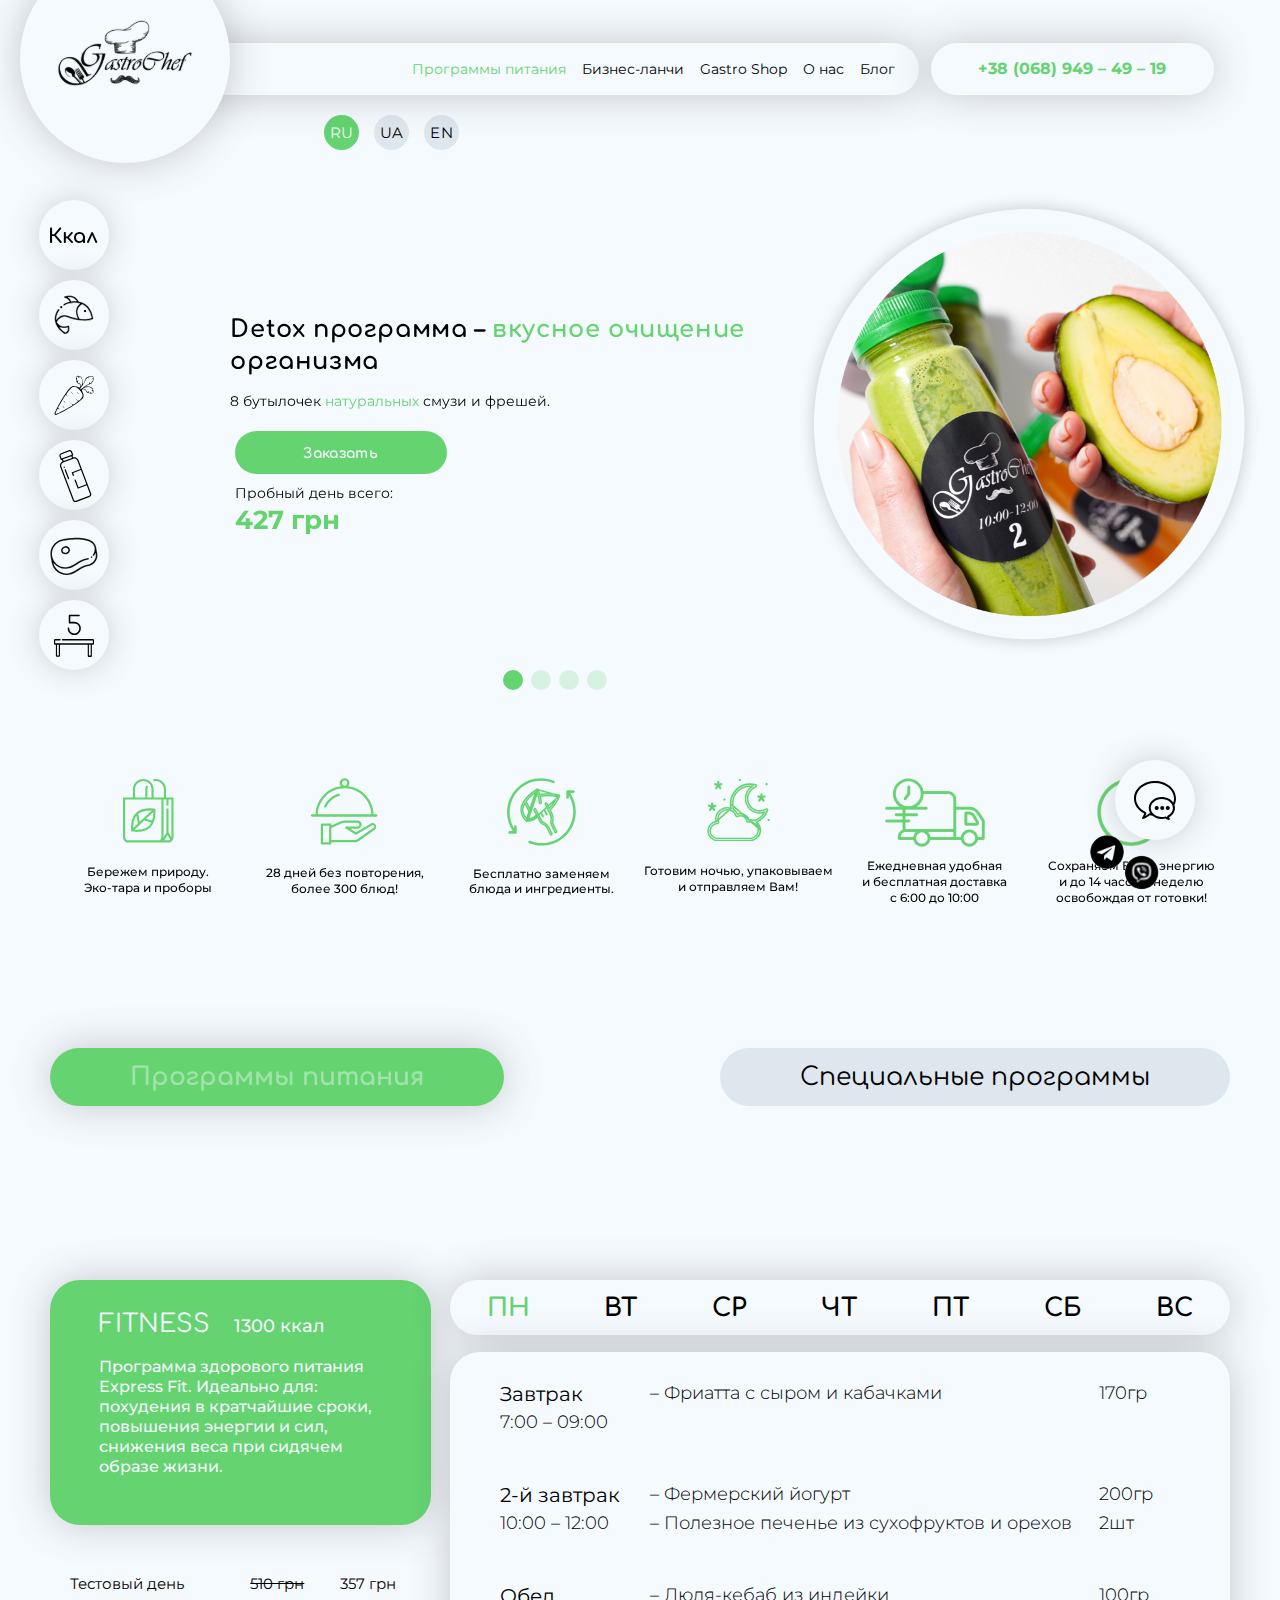
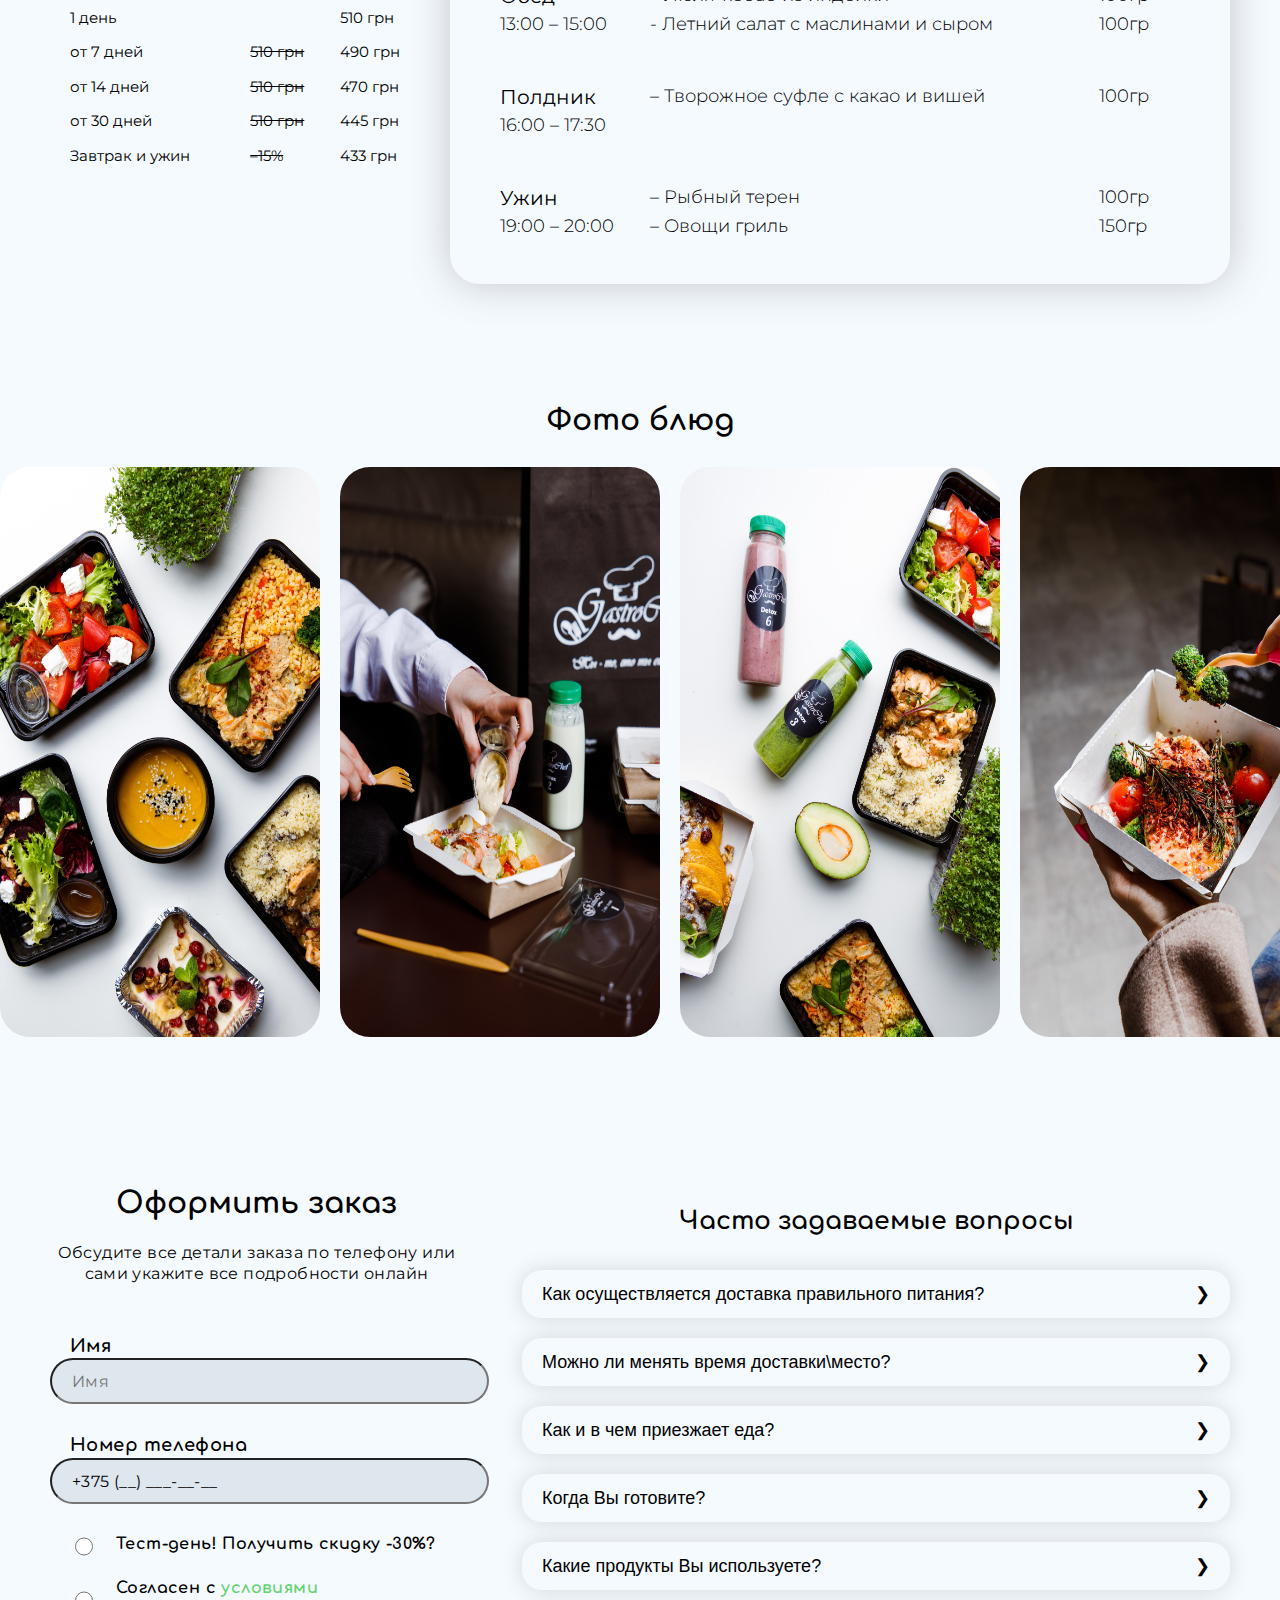
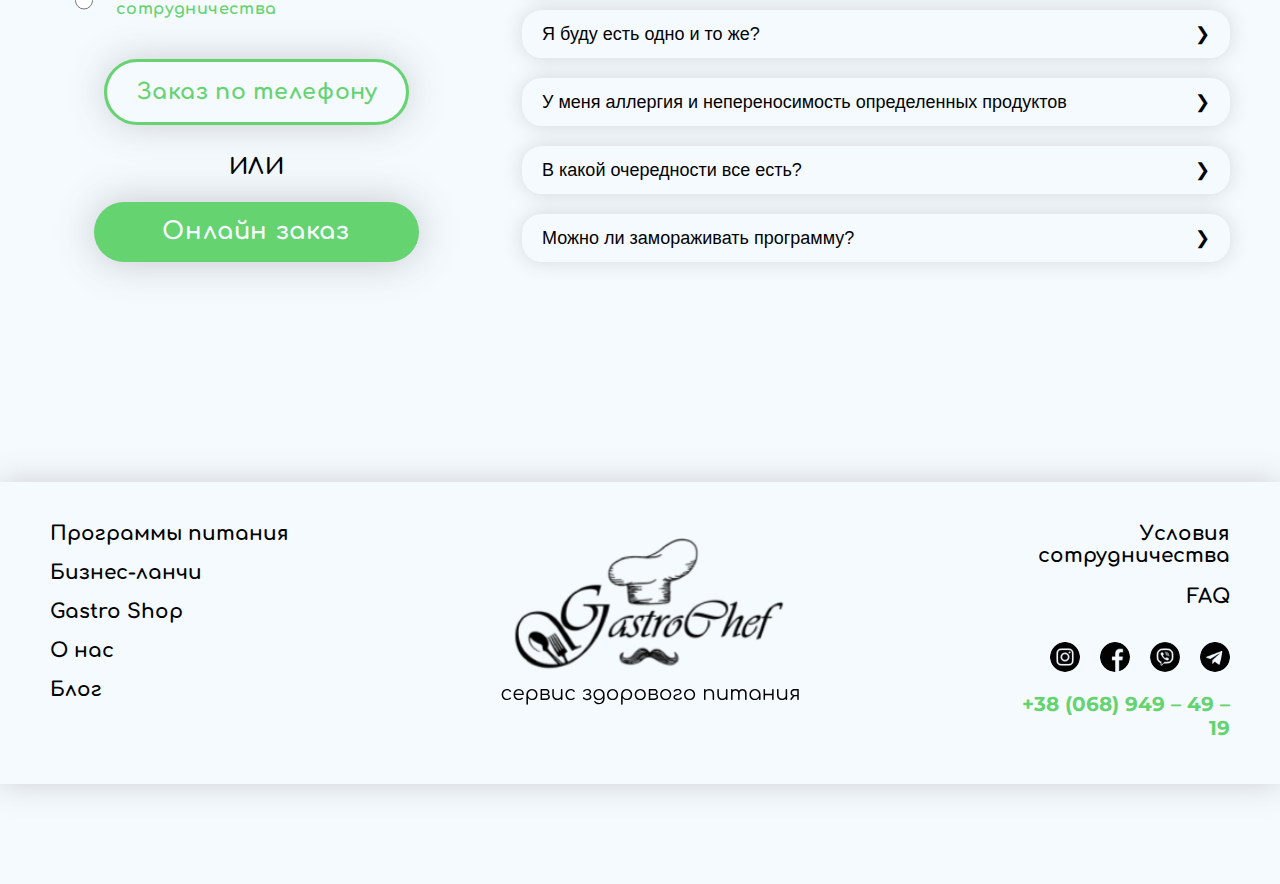
==== index.html @ da25afdd "new" ====
<!DOCTYPE html>
<html lang="en">
<head>
    <meta charset="UTF-8">
    <meta http-equiv="X-UA-Compatible" content="IE=edge">
    <meta name="viewport" content="width=device-width, initial-scale=1.0">
    <title>Программы питания</title>
    <link rel="shortcut icon" href="./images/head_title.png" type="image/png">
    <link rel="shortcut icon" href="./images/head_title.png" type="image/png">
    <link rel="preconnect" href="https://fonts.googleapis.com">
<link rel="preconnect" href="https://fonts.gstatic.com" crossorigin>
<link href="https://fonts.googleapis.com/css2?family=Comfortaa:wght@300;400;700&family=Montserrat:wght@300;400;500;700&family=Raleway:wght@400;900&display=swap" rel="stylesheet">
    <link
    rel="stylesheet"
    href="https://cdn.jsdelivr.net/npm/swiper@9/swiper-bundle.min.css">
    <link
    rel="stylesheet"
    href="https://cdnjs.cloudflare.com/ajax/libs/animate.css/4.1.1/animate.min.css">
    <link rel="stylesheet" href="./css/head_page.css">
    <link rel="stylesheet" href="./css/reset.css">
    <link rel="stylesheet" href="./css/left_menu.css">
    <link rel="stylesheet" href="./css/gallery.css">
    <link rel="stylesheet" href="./css/form.css">
    <link rel="stylesheet" href="./css/message.css">
    <link rel="stylesheet" href="./css/slider.css">
    <link rel="stylesheet" href="./css/header_footer.css">
 
</head>
<body>
    <div class="wrapper">
        <img src="./images/images_head_page/bigGreen.svg" class="big_green" alt="bigGreen">
        <img src="./images/icon_ellips/full_545.svg" class="full_545" alt="ellips">
        <img src="./images/icon_ellips/empty_530.svg" class="empty_530" alt="ellips">
        <img src="./images/icon_ellips/full_603.svg" class="full_603" alt="ellips">
        <img src="./images/icon_ellips/empty_520.svg" class="empty_520" alt="ellips">
        <img src="./images/icon_ellips/empty_298.svg" class="empty_298" alt="ellips">
        <section class="first_container center">
            <header>
                <div class="logo">
                    <a href="./head_page/index.html" title="Главная страница">
                        <img src="./images/images_header_footer/logo_s.svg" alt="logo">
                    </a>
                </div>
                <img src="./images/images_header_footer/call.svg" alt="call" class="call">
                    <img src="./images/images_header_footer/burger.svg" alt="burger" class="burger">
                <div class="header_menu">
                    
                    <div class="menu">
                        
                        <ul>
                            <li><a href="./index.html" title="Главная страница">Программы питания</a></li>
                            <li><a href="./business_lunches.html" target="_blank" title="Бизнес-ланчи">Бизнес-ланчи</a></li>
                            <li><a href="./gastro_shop.html" target="_blank" title="Магазин">Gastro Shop</a></li>
                            <li><a href="./about_us.html" target="_blank" title="О нас" >О нас</a></li>
                            <li><a href="./blog.html" target="_blank" title="Блог">Блог</a></li>
                        </ul>
                    </div>
                    <div class="contact">
                        <a href="tel:+380689494919" title="Звони быстрее!">+38 (068) 949 &ndash; 49 &ndash; 19</a>
                    </div>
                
                    <div class="languages">
                        <div class="language_item">
                            <span>
                                <a href="#" title="Русский язык">
                                    <span>RU</span>
                                </a>
                            </span>
                        </div>
                        <div class="language_item">
                            <span>
                                <a href="#" title="Украинский язык">
                                    <span>UA</span>
                                </a>
                            </span>
                        </div>
                        <div class="language_item">
                            <span>
                                <a href="#" title="Английский язык">
                                    <span>EN</span>
                                </a>
                            </span>
                        </div>
                    </div>
                </div> 
            </header>
        </section>
        
        <section class="banner">
            <div class="swiper mySwiper1">
                <div class="swiper-wrapper">
                    <div class="swiper-slide">
                        <div class="banner_item">
                            <div class="left_blok">
                                <h4>Detox программа &ndash; <span>вкусное очищение
                                </span> организма </h4>
                                <p>8 бутылочек <span>натуральных</span> смузи и фрешей.</p>
                                <div class="dop_content">
                                    <div class="btn">
                                        <a href="#" title="Сделать заказ"><span>Заказать</span></a>
                                    </div> 
                                    <div class="content1">
                                        <p>Пробный день всего:</p>
                                        <span>427 грн</span>
                                    </div>
                                </div>
                            </div>
                            <div class="right_blok">
                                <img src="./images/images_head_page/banner/banner1.png" class="founder" alt="banner_foto" title="GastroShef">
                            </div>
                        </div>
                 </div>

                <div class="swiper-slide">
                    <div class="banner_item">
                        <div class="left_blok">
                            <h4>Сервис правильного питания.<br><span>Худей быстро!</span></h4>
                            <div class="dop_content">
                                <div class="btn">
                                    <a href="#" title="Сделать заказ"><span>Заказать</span></a>
                                </div> 
                                <div class="content1">
                                    <p>Пробный день</p>
                                    <span>-30%</span>
                                </div>
                            </div>
                        </div>
                        <div class="right_blok">
                            <img src="./images/images_head_page/banner/banner2.png" alt="banner_foto" title="GastroShef">
                        </div>
                    </div>
                </div>

                <div class="swiper-slide">
                    <div class="banner_item">
                        <div class="left_blok">
                            <h4><span>Доверьтесь профессионалам.<br>
                            </span>Я Кобылинский Кирилл &ndash; основатель.</h4>
                            <p><span>Мастер спорта </span>Украины по тяжелой атлетике.<span> <br>Высшее образование</span> института физкультуры (НуфвсУ).</p>
                            <div class="dop_content">
                                <div class="btn">
                                    <a href="#" title="Сделать заказ"> <span class="size">Мой инстаграмм</span></a>
                                </div> 
                                <div class="content1">
                                    <p style="padding-left: 20px;">Всегда открыт <br>для клиентов</p>
                                </div>
                            </div>
                        </div>
                        <div class="right_blok">
                            <img src="./images/images_head_page/banner/banner3.png" alt="banner_foto" title="GastroShef">
                        </div>
                    </div>
                </div>

              <div class="swiper-slide">
                <div class="banner_item">
                    <div class="left_blok">
                        <h4>Кето питание &ndash; <span>вкусное и экстремальное 
                        </span>быстрое похудение </h4>
                        <p>4 приема пищи</p>
                        <div class="dop_content">
                            <div class="btn">
                                <a href="#" title="Сделать заказ">
                                    <span>Заказать</span>
                                </a>
                                
                            </div> 
                            <div class="content1">
                                <p>Пробный день</p>
                                <span>от 490грн</span>
                            </div>
                        </div>
                    </div>
                    <div class="right_blok">
                        <img src="./images/images_head_page/banner/banner4.png" alt="banner_foto" title="GastroShef">
                    </div>
                </div> 
              </div>
            </div>
            <div class="swiper-pagination"></div>
          </div>
       </section> 
       
       <section class="left_menu">
        <div class="btn">
            <span>
                <a href="#" title="Ккал">
                    <!-- <img src="../images/images_left_menu/kkal.svg" alt="kkal"> -->
                    <svg width="48" height="17" viewBox="0 0 48 17" fill="none" xmlns="http://www.w3.org/2000/svg">
                        <path d="M1.05953 16C0.766198 16 0.519531 15.9 0.319531 15.7C0.119531 15.5 0.0195313 15.2533 0.0195313 14.96V1.42C0.0195313 1.11333 0.119531 0.866666 0.319531 0.679999C0.519531 0.48 0.766198 0.38 1.05953 0.38C1.3662 0.38 1.61286 0.48 1.79953 0.679999C1.99953 0.866666 2.09953 1.11333 2.09953 1.42V7.16H4.15953L9.53953 0.719999C9.7262 0.493333 9.9662 0.38 10.2595 0.38C10.5662 0.366666 10.8129 0.466666 10.9995 0.679999C11.1862 0.893332 11.2729 1.12 11.2595 1.36C11.2595 1.58667 11.1662 1.80667 10.9795 2.02L5.91953 7.9L11.4995 14.38C11.6862 14.5933 11.7862 14.82 11.7995 15.06C11.8262 15.2867 11.7262 15.5133 11.4995 15.74C11.3129 15.9267 11.0595 16.0133 10.7395 16C10.4195 16 10.1662 15.8933 9.97953 15.68L4.23953 9H2.09953V14.96C2.09953 15.2533 1.99953 15.5 1.79953 15.7C1.61286 15.9 1.3662 16 1.05953 16ZM14.803 16.02C14.5096 16.02 14.2763 15.9267 14.103 15.74C13.9296 15.54 13.843 15.2933 13.843 15V6.08C13.843 5.77333 13.9296 5.52667 14.103 5.34C14.2763 5.15333 14.5096 5.06 14.803 5.06C15.1096 5.06 15.3563 5.15333 15.543 5.34C15.743 5.52667 15.843 5.77333 15.843 6.08V9.42H17.363L20.983 5.38C21.1563 5.19333 21.3963 5.08667 21.703 5.06C22.023 5.03333 22.2696 5.1 22.443 5.26C22.643 5.44667 22.7563 5.66 22.783 5.9C22.8096 6.12667 22.7363 6.33333 22.563 6.52L18.943 10.4L22.783 14.52C22.9563 14.6933 23.043 14.9 23.043 15.14C23.043 15.3667 22.9363 15.5733 22.723 15.76C22.5496 15.92 22.303 16 21.983 16C21.6763 15.9867 21.4363 15.8933 21.263 15.72L17.143 11.3H15.843V15C15.843 15.2933 15.743 15.54 15.543 15.74C15.3563 15.9267 15.1096 16.02 14.803 16.02ZM29.1061 16.08C28.1328 16.08 27.2594 15.84 26.4861 15.36C25.7128 14.8667 25.0994 14.2067 24.6461 13.38C24.2061 12.54 23.9861 11.5933 23.9861 10.54C23.9861 9.48667 24.2261 8.54 24.7061 7.7C25.1994 6.86 25.8594 6.2 26.6861 5.72C27.5261 5.22667 28.4661 4.98 29.5061 4.98C30.5461 4.98 31.4794 5.22667 32.3061 5.72C33.1328 6.2 33.7861 6.86 34.2661 7.7C34.7594 8.54 35.0061 9.48667 35.0061 10.54V15C35.0061 15.2933 34.9061 15.54 34.7061 15.74C34.5194 15.9267 34.2794 16.02 33.9861 16.02C33.6928 16.02 33.4461 15.9267 33.2461 15.74C33.0594 15.54 32.9661 15.2933 32.9661 15V14.26C32.4994 14.82 31.9328 15.2667 31.2661 15.6C30.6128 15.92 29.8928 16.08 29.1061 16.08ZM29.5061 14.28C30.1861 14.28 30.7928 14.12 31.3261 13.8C31.8594 13.4667 32.2794 13.02 32.5861 12.46C32.8928 11.8867 33.0461 11.2467 33.0461 10.54C33.0461 9.82 32.8928 9.18 32.5861 8.62C32.2794 8.04667 31.8594 7.6 31.3261 7.28C30.7928 6.94667 30.1861 6.78 29.5061 6.78C28.8394 6.78 28.2328 6.94667 27.6861 7.28C27.1528 7.6 26.7261 8.04667 26.4061 8.62C26.0994 9.18 25.9461 9.82 25.9461 10.54C25.9461 11.2467 26.0994 11.8867 26.4061 12.46C26.7261 13.02 27.1528 13.4667 27.6861 13.8C28.2328 14.12 28.8394 14.28 29.5061 14.28ZM42.1422 5.08C42.5555 5.08 42.8622 5.3 43.0622 5.74L47.1822 14.68C47.3022 14.9467 47.3155 15.1867 47.2222 15.4C47.1289 15.6 46.9689 15.7533 46.7422 15.86C46.1555 16.1267 45.7222 15.9933 45.4422 15.46L42.1822 8.06L38.8222 15.46C38.7022 15.7133 38.5222 15.88 38.2822 15.96C38.0555 16.0267 37.8022 15.9933 37.5222 15.86C37.2689 15.74 37.0889 15.58 36.9822 15.38C36.8889 15.18 36.9089 14.9467 37.0422 14.68L41.1822 5.74C41.3822 5.3 41.7022 5.08 42.1422 5.08Z" fill="#020202"/>
                        </svg>
                        <span class="text_menu">Energy</span>
                </a>
            </span>
        </div>

        <div class="btn">
            <span>
                <a href="#" title="Рыба">
                    <svg width="40" height="40" viewBox="0 0 40 40" fill="none" xmlns="http://www.w3.org/2000/svg">
                        <path d="M31.0364 14.9051C30.3781 14.9051 29.8843 15.4288 29.8843 16.0573C29.8843 16.6708 30.3781 17.2094 31.0364 17.2094C31.6649 17.2094 32.1886 16.7007 32.1886 16.0573C32.1886 15.4138 31.6649 14.9051 31.0364 14.9051Z" fill="#020202"/>
                        <path d="M7.27765 11.1025C6.67912 11.1025 6.23022 11.5814 6.23022 12.135C6.23022 12.6886 6.67912 13.1675 7.27765 13.1675C7.84625 13.1675 8.31011 12.7036 8.31011 12.135C8.31011 11.5664 7.84625 11.1025 7.27765 11.1025Z" fill="#020202"/>
                        <path d="M39.3361 23.2636L39.3367 23.2669C39.3707 23.4713 39.3269 23.6961 39.2041 23.9055C39.0466 24.1633 38.8492 24.2436 38.4422 24.4094L38.4265 24.4158L38.4265 24.4158L38.4224 24.4176C33.6772 26.4512 27.6511 26.0012 22.544 24.9857C17.7873 24.0286 14.0987 22.6195 13.5927 22.4263C13.5716 22.4182 13.556 22.4122 13.5461 22.4085C12.0897 21.8491 10.6824 21.6801 9.34088 21.9134C7.99895 22.1468 6.73854 22.78 5.57203 23.8006C4.28527 24.919 3.44618 26.2326 3.03693 26.9299L2.96145 27.0585L3.03871 27.186C4.61982 29.7956 6.8781 31.1933 9.76715 31.3014L9.76844 31.3015C10.958 31.3399 12.0408 31.152 12.8266 30.9536C13.22 30.8543 13.5406 30.7519 13.7649 30.673C13.877 30.6335 13.9655 30.5998 14.0273 30.575C14.0581 30.5627 14.083 30.5523 14.1013 30.5443C14.1102 30.5404 14.1189 30.5365 14.1265 30.5329C14.129 30.5317 14.1324 30.5301 14.1362 30.5281C14.6577 30.3029 15.2616 30.6283 15.3664 31.1875L15.3666 31.1882C15.8985 33.9805 15.5464 36.0591 14.3745 37.4433C13.042 39.0025 11.1192 39.0763 10.8239 39.0763C10.6482 39.0763 10.4971 39.0305 10.3526 38.9464C10.2011 38.8554 8.31284 37.7043 6.24551 35.6943C4.16903 33.6753 1.93094 30.8082 1.07132 27.2963C0.0717207 23.2096 0.803701 18.5724 3.93219 14.3519L3.93262 14.3513C4.25753 13.9104 4.90073 13.8705 5.29031 14.2601C5.60569 14.5755 5.64222 15.0652 5.37106 15.4307L5.37042 15.4315C3.08998 18.5329 2.49409 21.564 2.47882 23.8077L2.47406 24.5077L2.92117 23.9691C4.53919 22.0201 6.38215 20.8221 8.30405 20.3044C10.2256 19.7868 12.2426 19.9447 14.2175 20.7347C14.3004 20.7678 18.1018 22.255 22.9705 23.2167L23.4368 23.3088L23.2485 22.8724C22.1088 20.2304 21.61 17.599 21.9479 15.1955C22.2849 12.7982 23.456 10.6113 25.6878 8.84781L26.0802 8.53774L25.5967 8.40995C23.4696 7.8478 21.1816 7.71243 18.9605 7.87862C17.1035 8.01451 14.9376 8.40708 13.1868 9.09218L13.1859 9.09254C12.4474 9.38485 11.7438 9.76805 10.9115 10.3129L10.9115 10.3129L10.9097 10.314C10.8804 10.3336 10.8524 10.3505 10.82 10.37C10.8091 10.3766 10.7977 10.3834 10.7856 10.3908C10.7432 10.4166 10.6934 10.4478 10.645 10.4857C10.2983 10.7244 9.823 10.6789 9.51934 10.3752L9.51936 10.3752L9.51676 10.3727C9.11012 9.97763 9.17632 9.3117 9.64652 8.99387C9.64669 8.99376 9.64686 8.99364 9.64703 8.99353L9.91383 8.81566C9.91404 8.81553 9.91424 8.81539 9.91445 8.81526C11.5052 7.76955 12.8834 7.1384 15.1719 6.6364L15.5004 6.56434L15.3368 6.27056C14.6492 5.0361 13.4574 3.63758 10.6697 3.0061L10.6697 3.00602L10.6635 3.00478C9.78706 2.8295 9.66863 1.58967 10.5626 1.27125C14.3177 -0.0294988 18.1148 -0.0591411 21.2726 2.19645L21.2727 2.19656C23.0538 3.46666 24.1384 5.14945 24.7268 6.2968L24.7823 6.40506L24.9017 6.42817C33.4306 8.07796 38.015 14.6093 39.3361 23.2636ZM17.257 6.09594L17.3352 6.25963L17.515 6.23608C18.7592 6.07315 20.3291 5.96953 22.0463 6.07315L22.5769 6.10517L22.2631 5.67605C20.9254 3.84633 18.5298 1.88449 14.5743 2.2077L13.8746 2.26488L14.4529 2.66283C16.031 3.74862 16.7856 5.10899 17.257 6.09594ZM13.7966 32.8737L13.7743 32.5714L13.4817 32.6508C11.0983 33.2982 8.55274 33.3088 6.28021 32.3765L5.99378 32.7684C7.96067 35.1136 10.1972 36.7002 10.9864 37.2162L11.0659 37.2682L11.1598 37.2543C11.5888 37.1907 12.4242 36.9818 13.0353 36.2551L13.0367 36.2534C13.665 35.4928 13.9033 34.3227 13.7966 32.8737ZM25.5669 23.5535L25.6269 23.6655L25.7528 23.683C29.4322 24.1936 33.7327 24.2901 37.2637 22.9355L37.4585 22.8608L37.4199 22.6558C36.3341 16.8955 33.6391 11.8683 28.3018 9.38267L28.1819 9.32684L28.0683 9.39452C25.9162 10.6766 24.5203 12.3398 23.9456 14.3742C22.9441 17.9025 24.5759 21.7067 25.5669 23.5535Z" fill="#020202" stroke="#F5FAFF" stroke-width="0.5"/>
                        </svg>
                        <span class="text_menu">Fish</span>
                </a>
            </span>
            
        </div>

        <div class="btn">
            <span>
                <a href="#" title="Овощи">
                    <svg version="1.0" xmlns="http://www.w3.org/2000/svg"
 width="48" height="63" viewBox="0 0 100.000000 100.000000"
 preserveAspectRatio="xMidYMid meet">

<g transform="translate(0.000000,100.000000) scale(0.100000,-0.100000)"
fill="#000000" stroke="none">
<path d="M553 898 c-27 -34 1 -148 35 -148 26 0 42 -20 42 -51 0 -38 -11 -42
-61 -19 -67 30 -102 26 -150 -17 -57 -51 -180 -241 -264 -406 -67 -131 -69
-137 -52 -154 17 -17 23 -15 154 51 159 82 326 190 394 255 56 54 62 86 29
160 -23 50 -19 61 19 61 31 0 51 -16 51 -42 0 -36 125 -63 151 -32 6 8 8 21 4
31 -5 10 -7 25 -6 34 4 30 -57 63 -116 64 -29 0 -53 1 -53 3 0 3 98 48 123 56
9 3 21 16 27 30 5 13 13 27 18 30 13 8 13 78 0 93 -11 14 -86 15 -94 1 -3 -5
-17 -13 -30 -18 -14 -6 -27 -18 -30 -27 -8 -25 -53 -123 -56 -123 -2 0 -3 24
-3 53 -1 63 -35 122 -66 114 -11 -3 -22 -1 -25 4 -8 13 -30 11 -41 -3z m39
-23 c-3 -20 -3 -20 11 -1 16 22 47 16 47 -9 0 -8 4 -15 9 -15 6 0 13 -20 16
-44 5 -33 2 -54 -13 -87 -18 -39 -20 -41 -21 -17 -1 29 -24 58 -46 58 -21 0
-28 19 -13 37 11 15 11 16 -4 10 -21 -8 -34 9 -19 27 7 9 7 16 -1 24 -15 15
-2 44 19 40 12 -2 17 -11 15 -23z m305 7 c4 -8 1 -18 -5 -20 -8 -2 -8 -9 1
-23 10 -17 9 -22 -5 -33 -10 -7 -18 -18 -18 -23 0 -6 -7 -16 -15 -23 -13 -11
-18 -10 -30 6 -13 18 -14 18 -9 -3 5 -18 -2 -25 -39 -41 -24 -11 -62 -36 -84
-56 -68 -61 -88 -41 -27 26 19 22 49 69 65 104 33 70 49 84 77 63 15 -13 16
-12 4 3 -20 25 -8 36 38 36 29 1 43 -4 47 -16z m-354 -211 c63 -24 137 -119
137 -176 0 -25 -63 -105 -83 -105 -6 0 -25 12 -41 28 l-31 27 30 -33 29 -33
-29 -24 c-65 -52 -71 -53 -118 -9 l-42 39 39 -42 c22 -24 38 -44 35 -46 -10
-10 -220 -128 -278 -156 -79 -40 -92 -32 -57 38 15 28 29 51 33 51 3 0 16 -8
27 -17 17 -14 16 -12 -2 9 l-24 26 64 111 c34 61 71 121 80 133 l17 23 28 -25
28 -25 -24 27 c-23 26 -23 30 -10 55 8 15 37 51 65 80 52 55 76 63 127 44z
m306 -9 c4 -5 14 -11 24 -15 9 -3 17 -13 17 -21 0 -8 -8 -20 -17 -26 -17 -11
-17 -11 0 -6 22 7 35 -20 18 -37 -9 -9 -16 -9 -30 0 -13 8 -22 8 -29 1 -15
-15 -32 -1 -25 20 6 15 5 15 -10 4 -18 -15 -37 -8 -37 13 0 22 -29 45 -58 46
-25 1 -24 2 13 20 40 20 121 20 134 1z"/>
<path d="M430 577 c0 -2 15 -16 33 -33 l32 -29 -29 33 c-28 30 -36 37 -36 29z"/>
<path d="M575 550 c10 -11 20 -20 23 -20 3 0 -3 9 -13 20 -10 11 -20 20 -23
20 -3 0 3 -9 13 -20z"/>
<path d="M295 370 c10 -11 20 -20 23 -20 3 0 -3 9 -13 20 -10 11 -20 20 -23
20 -3 0 3 -9 13 -20z"/>
<path d="M275 260 c10 -11 20 -20 23 -20 3 0 -3 9 -13 20 -10 11 -20 20 -23
20 -3 0 3 -9 13 -20z"/>
</g>
</svg>
<span class="text_menu">Carrot</span>

                </a>
            </span>
        </div>

        <div class="btn">
            <span>
                <a href="#" title="Напитки">
                    <svg width="38" height="55" viewBox="0 0 38 55" fill="none" xmlns="http://www.w3.org/2000/svg">
                        <path d="M9.49214 19.9279C9.64346 19.8706 9.76583 19.7556 9.83232 19.6081C9.89882 19.4606 9.904 19.2927 9.84673 19.1414L9.77474 18.9512C9.71747 18.7999 9.60243 18.6775 9.45494 18.611C9.30744 18.5445 9.13957 18.5394 8.98826 18.5966C8.83694 18.6539 8.71458 18.7689 8.64808 18.9164C8.58158 19.0639 8.5764 19.2318 8.63368 19.3831L8.70566 19.5733C8.76293 19.7246 8.87797 19.847 9.02546 19.9135C9.17296 19.98 9.34083 19.9851 9.49214 19.9279Z" fill="black"/>
                        <path d="M13.739 31.1486C13.8903 31.0913 14.0127 30.9763 14.0792 30.8288C14.1457 30.6813 14.1508 30.5134 14.0936 30.3621L10.7823 21.6139C10.725 21.4626 10.61 21.3402 10.4625 21.2737C10.315 21.2072 10.1471 21.202 9.99583 21.2593C9.84451 21.3166 9.72215 21.4316 9.65565 21.5791C9.58915 21.7266 9.58397 21.8945 9.64124 22.0458L12.9525 30.794C13.0098 30.9453 13.1248 31.0677 13.2723 31.1342C13.4198 31.2007 13.5877 31.2058 13.739 31.1486Z" fill="black"/>
                        <path d="M21.2824 53.9493L34.5948 48.9104C35.25 48.6616 35.7797 48.163 36.0678 47.5241C36.3559 46.8852 36.3787 46.1581 36.1314 45.5023L23.4623 12.031C23.0727 11.0056 22.3039 10.1691 21.315 9.69465C20.326 9.22016 19.1925 9.14395 18.1489 9.48178L17.4992 7.76533L17.8795 7.62136C18.0309 7.56409 18.1532 7.44905 18.2197 7.30155C18.2862 7.15406 18.2914 6.98619 18.2341 6.83488L17.0824 3.79203C16.8335 3.13685 16.335 2.60713 15.696 2.31908C15.0571 2.03102 14.33 2.00816 13.6743 2.2555L6.06717 5.13485C5.41199 5.3837 4.88227 5.88228 4.59422 6.52119C4.30616 7.16011 4.2833 7.8872 4.53064 8.54295L5.68238 11.5858C5.73966 11.7371 5.85469 11.8595 6.00219 11.926C6.14968 11.9925 6.31755 11.9977 6.46887 11.9404L6.84922 11.7964L7.49891 13.5129C6.49318 13.9507 5.69422 14.7584 5.26728 15.7688C4.84035 16.7792 4.81811 17.9151 5.20517 18.9414L17.8743 52.4127C18.1231 53.0679 18.6217 53.5976 19.2606 53.8857C19.8996 54.1737 20.6266 54.1966 21.2824 53.9493ZM5.67171 8.11105C5.53849 7.75795 5.55079 7.36643 5.7059 7.02239C5.86101 6.67835 6.14626 6.40989 6.49907 6.27592L14.1062 3.39657C14.4593 3.26335 14.8508 3.27565 15.1948 3.43076C15.5389 3.58587 15.8073 3.87112 15.9413 4.22393L16.8771 6.69625L6.6075 10.5834L5.67171 8.11105ZM16.3581 8.19723L17.006 9.90883L8.63814 13.0761L7.99029 11.3645L16.3581 8.19723ZM6.34624 18.5095C6.06083 17.7529 6.0872 16.9139 6.41957 16.1767C6.75194 15.4395 7.36317 14.8642 8.11916 14.5771L18.3888 10.69C19.1454 10.4046 19.9844 10.4309 20.7216 10.7633C21.4588 11.0957 22.0341 11.7069 22.3212 12.4629L25.5416 20.9711L17.1365 24.1525C16.9852 24.2097 16.8628 24.3248 16.7963 24.4723C16.7298 24.6198 16.7246 24.7876 16.7819 24.939L17.7656 27.5379C17.8229 27.6892 17.9379 27.8116 18.0854 27.8781C18.2329 27.9446 18.4008 27.9498 18.5521 27.8925C18.7034 27.8352 18.8258 27.7202 18.8923 27.5727C18.9588 27.4252 18.964 27.2573 18.9067 27.106L18.1389 25.0776L25.9735 22.1121L31.3089 36.2081L23.4743 39.1736L20.7063 31.8605C20.649 31.7092 20.534 31.5868 20.3865 31.5203C20.239 31.4538 20.0711 31.4486 19.9198 31.5059C19.7685 31.5632 19.6461 31.6782 19.5796 31.8257C19.5131 31.9732 19.5079 32.1411 19.5652 32.2924L22.5492 40.176C22.6065 40.3273 22.7215 40.4497 22.869 40.5162C23.0165 40.5827 23.1844 40.5879 23.3357 40.5306L31.7408 37.3492L34.9903 45.9342C35.1235 46.2873 35.1112 46.6788 34.9561 47.0229C34.801 47.3669 34.5158 47.6354 34.1629 47.7693L20.8505 52.8082C20.4974 52.9414 20.1059 52.9291 19.7618 52.774C19.4178 52.6189 19.1493 52.3336 19.0154 51.9808L6.34624 18.5095Z" fill="black"/>
                        </svg>
                        <span class="text_menu">Drink</span>
                </a>
            </span>
        </div>

        <div class="btn">
            <span>
                <a href="#" title="Мясо">
                    <svg width="54" height="45" viewBox="0 0 54 45" fill="none" xmlns="http://www.w3.org/2000/svg">
                        <path d="M48.5952 20.4773L48.536 20.1503L48.4049 20.4557C48.0778 21.2177 47.6623 21.9456 47.1627 22.6218C46.8965 22.9819 46.3887 23.0583 46.0285 22.792L45.969 22.8724L46.0285 22.7919C45.6682 22.5258 45.592 22.018 45.8582 21.6577C47.3643 19.6197 47.9715 17.0321 47.5236 14.5581C47.1119 12.2845 45.7827 10.4831 43.5642 9.16429C41.3491 7.84745 38.2474 7.01116 34.2822 6.65772C26.9528 6.00452 19.0004 7.23104 15.9235 7.78811C8.70215 9.09555 3.891 16.0341 5.19843 23.2554C6.50584 30.4767 13.4443 35.2879 20.6656 33.9804C24.0869 33.361 26.5634 31.7586 29.1668 30.0742L29.1729 30.0702C32.1813 28.1238 35.2784 26.1205 40.1129 25.2453C40.3945 25.1943 40.6763 25.1295 40.951 25.0528L40.9241 24.9565L40.951 25.0528C41.3819 24.9324 41.8298 25.1843 41.9503 25.6155C42.0708 26.0469 41.8189 26.4943 41.3875 26.6148C41.0645 26.705 40.7329 26.7812 40.4018 26.8411C35.8853 27.6589 32.9152 29.5806 30.0571 31.4299L30.054 31.4319C27.289 33.221 24.6932 34.8994 20.9546 35.5763C15.4089 36.5804 10.0119 34.3673 6.68797 30.272L6.51326 30.359C8.18561 37.1105 14.8619 41.5034 21.8002 40.2472C25.2215 39.6278 27.698 38.0254 30.3014 36.341L30.3075 36.337C33.3159 34.3905 36.413 32.3873 41.2475 31.512C46.2372 30.6086 49.5615 25.8145 48.6581 20.8247L48.5952 20.4773ZM34.4261 5.04211C38.3367 5.39066 41.5232 6.21919 43.902 7.49959C46.842 9.08208 48.5927 11.3594 49.1195 14.2691L50.2541 20.5358C51.3168 26.4052 47.406 32.0453 41.5365 33.108C37.0199 33.9257 34.0499 35.8474 31.1917 37.6967L31.1886 37.6988C28.4236 39.4878 25.8279 41.1663 22.0892 41.8432C13.988 43.3099 6.20376 37.9123 4.73702 29.811L3.60243 23.5443C2.1357 15.4431 7.53333 7.65877 15.6345 6.19204C18.7801 5.62254 26.9037 4.37163 34.4261 5.04211Z" fill="#020202" stroke="#F5FAFF" stroke-width="0.2"/>
                        <path d="M44.1229 23.4464L44.1229 23.4464L44.1237 23.4458C44.4883 23.186 44.9948 23.2711 45.2547 23.6359C45.5123 23.9974 45.4309 24.4982 45.0743 24.7599L45.0741 24.7601C44.9708 24.8363 44.8557 24.8844 44.7375 24.9058C44.4445 24.9588 44.1335 24.848 43.9431 24.5938C43.6747 24.2354 43.7477 23.7271 44.1062 23.4586L44.1063 23.4585C44.1124 23.454 44.1185 23.4495 44.1229 23.4464Z" fill="#020202" stroke="#F5FAFF" stroke-width="0.2"/>
                        <path d="M14.0706 18.0155C13.6706 15.8062 15.3278 13.6331 17.7887 13.1875C20.2497 12.742 22.5634 14.1961 22.9634 16.4055C23.3634 18.6148 21.7064 20.7879 19.2454 21.2334C16.7845 21.679 14.4707 20.2249 14.0706 18.0155ZM15.6666 17.7265C15.9116 19.0796 17.4006 19.919 18.9564 19.6373C20.5122 19.3557 21.6124 18.0474 21.3674 16.6943C21.1225 15.3412 19.6334 14.5018 18.0776 14.7834C16.5218 15.0651 15.4216 16.3735 15.6666 17.7265Z" fill="#020202" stroke="#F5FAFF" stroke-width="0.2"/>
                        </svg>
                        <span class="text_menu">Meat</span>
                </a>
            </span>
        </div>

        <div class="btn">
            <span>
                <a href="#" title="Комплекс">
                    <svg width="40" height="43" viewBox="0 0 40 43" fill="none" xmlns="http://www.w3.org/2000/svg">
                        <path d="M20.268 21C19.02 21 17.902 20.714 16.914 20.142C15.926 19.5527 15.1373 18.764 14.548 17.776C13.976 16.788 13.69 15.67 13.69 14.422C13.69 14.1793 13.7593 13.9887 13.898 13.85C14.054 13.694 14.2447 13.616 14.47 13.616C14.6953 13.616 14.886 13.694 15.042 13.85C15.198 13.9887 15.276 14.1793 15.276 14.422C15.276 15.358 15.4927 16.2073 15.926 16.97C16.3767 17.7153 16.9747 18.3133 17.72 18.764C18.4827 19.1973 19.332 19.414 20.268 19.414C21.2213 19.414 22.0707 19.1973 22.816 18.764C23.5613 18.3133 24.1507 17.7153 24.584 16.97C25.0347 16.2073 25.26 15.358 25.26 14.422C25.26 13.4687 25.0347 12.6193 24.584 11.874C24.1507 11.1113 23.5613 10.5133 22.816 10.08C22.0707 9.62933 21.2213 9.404 20.268 9.404H15.536C15.3107 9.404 15.12 9.33467 14.964 9.196C14.8253 9.04 14.756 8.84933 14.756 8.624V1.448C14.756 1.22267 14.8253 1.04067 14.964 0.901998C15.12 0.745998 15.3107 0.667998 15.536 0.667998H25C25.2253 0.667998 25.416 0.745998 25.572 0.901998C25.728 1.04067 25.806 1.22267 25.806 1.448C25.806 1.67333 25.728 1.864 25.572 2.02C25.416 2.176 25.2253 2.254 25 2.254H16.316V7.844H20.268C21.516 7.844 22.634 8.13 23.622 8.702C24.61 9.274 25.39 10.0627 25.962 11.068C26.5513 12.056 26.846 13.174 26.846 14.422C26.846 15.67 26.5513 16.788 25.962 17.776C25.39 18.764 24.61 19.5527 23.622 20.142C22.634 20.714 21.516 21 20.268 21Z" fill="#020202"/>
                        <path d="M38.9453 25H8.42539C8.1018 25 7.83945 25.3242 7.83945 25.724C7.83945 26.1238 8.1018 26.448 8.42539 26.448H38.8281V29.2307H1.17188V26.448H6.08164C6.40523 26.448 6.66758 26.1238 6.66758 25.724C6.66758 25.3242 6.40523 25 6.08164 25H1.05469C0.473125 25 0 25.5846 0 26.3032V29.3755C0 30.0941 0.473125 30.6787 1.05469 30.6787H1.88102V41.552C1.88102 42.2706 2.35414 42.8552 2.9357 42.8552H4.94727C5.52883 42.8552 6.00195 42.2706 6.00195 41.552C6.00195 41.552 6.00195 36.1431 6.00195 34.429C6.00195 32.7149 6.00195 32.981 6.00195 32.981C6.00195 31.533 6.00195 30.6787 6.00195 30.6787H33.7469C33.7469 30.6787 33.7469 31.9618 33.7469 32.981C33.7469 34.0002 33.7468 34.0006 33.7468 34.429C33.7468 34.8573 33.7468 41.6968 33.7468 41.6968C33.7468 42.4154 34.2199 43 34.8015 43H36.813C37.3945 43 37.8677 42.4154 37.8677 41.6968V30.6788H38.9453C39.5269 30.6788 40 30.0942 40 29.3756V26.3033C40 25.5846 39.5269 25 38.9453 25ZM4.83008 41.4073H3.05289V30.6788H4.83008V41.4073ZM36.6959 41.552H34.9188V30.6788H36.6959V41.552Z" fill="#020202"/>
                        </svg>
                        <span class="text_menu">Dinner</span>
                </a>
            </span>
        </div>

   </section>
    
       <section class="advantages center">
            <div class="content_advantages">
                <div class="advantages_item">
                    <img src="./images/images_head_page/icon/advantages_1.svg" alt="advantages_1">
                    <p>Бережем природу.<br> Эко-тара и проборы</p>
                </div>
                <div class="advantages_item">
                    <img src="./images/images_head_page/icon/advantages_2.svg" alt="advantages_2">
                    <p>28 дней без повторения,<br> 
                        более 300 блюд!</p>
                </div>
                <div class="advantages_item">
                    <img src="./images/images_head_page/icon/advantages_3.svg" alt="advantages_3">
                    <p>Бесплатно заменяем<br>
                        блюда и ингредиенты.</p>
                </div>
                <div class="advantages_item">
                    <img src="./images/images_head_page/icon/advantages_4.svg" alt="advantages_4">
                    <p>Готовим ночью, упаковываем<br> 
                        и отправляем Вам!</p>
                </div>
                <div class="advantages_item">
                    <img src="./images/images_head_page/icon/advantages_5.svg" alt="advantages_5">
                    <p>Ежедневная удобная<br>
                        и бесплатная доставка<br>
                        с 6:00 до 10:00</p>
                </div>
                <div class="advantages_item">
                    <img src="./images/images_head_page/icon/advantages_6.svg" alt="advantages_6">
                    <p>Сохраняем Вашу энергию<br> 
                        и до 14 часов в неделю<br> 
                        освобождая от готовки!</p>
                </div>
            </div>
       </section>

       <section class="programs center">
            <div class="programs_items">
                <div class="program_nutrition">
                    <a href="#" title="Полный список">
                        <p>Программы питания</p> 
                    </a>
                   
                </div>
                <div class="program_special">
                    <a href="#" title="Полный список">                   
                        <p>Специальные программы</p>
                    </a>
 
                </div>
            </div>
            <div class="energy">
                <div class="energy_item animate__backInLeft wow">
                    <a href="#" title="Подробнее">
                        <p>EXPRESS FIT</p>
                        <p>800 ккал</p>
                    </a>
                
                </div>
                <div class="energy_item animate__backInLeft wow">
                    <a href="#" title="Подробнее">
                    <p>SLIM</p>
                    <p>1000 ккал</p>
                    </a>
                    
                </div>
                <div class="energy_item animate__backInLeft wow">
                    <a href="#" title="Подробнее">
                    <p>FITNESS</p>
                    <p>1300 ккал</p>
                    </a>
                    
                </div>
                <div class="energy_item animate__backInLeft wow">
                    <a href="#" title="Подробнее">
                        <p>BALANCE</p>
                        <p>1600 ккал</p>
                    </a>
                    
                </div>
                <div class="energy_item animate__backInLeft wow">
                    <a href="#" title="Подробнее">
                    <p>BALANCE+</p>
                    <p>1800 ккал</p>
                    </a>
                    
                </div> 
                <div class="energy_item animate__backInLeft wow">
                    <a href="#" title="Подробнее">
                        <p>STRONG</p>
                    <p>2000 ккал</p>
                    </a>
                    
                </div>
                <div class="energy_item animate__backInLeft wow">
                    <a href="#" title="Подробнее">
                        <p>MAXI FIT</p>
                        <p>2400 ккал</p> 
                    </a>
                    
                </div>
            </div>
       </section>

       <section class="information_programs center">
            <div class="fitness">
                <h4>FITNESS</h4>
                <span>1300 ккал</span>
                <p>Программа здорового питания Express Fit. Идеально для: похудения в кратчайшие сроки, повышения энергии и сил, снижения веса при сидячем образе жизни.</p>
            </div>
            

            <div class="week">
                <div class="days">
                    <a href="#" title="День недели">
                        <span>ПН</span>
                    </a>
                    <a href="#" title="День недели">
                        <span>ВТ</span>
                    </a>
                    <a href="#" title="День недели">
                        <span>СР</span>
                    </a>
                    <a href="#" title="День недели">
                        <span>ЧТ</span>
                    </a>
                    <a href="#" title="День недели">
                        <span>ПТ</span>
                    </a>
                    <a href="#" title="День недели">
                        <span>СБ</span>
                    </a>
                    <a href="#" title="День недели">
                        <span>ВС</span>
                    </a>
                </div>

                <div class="menu">
                    <div class="menu_day">
                        <span class="meal">Завтрак</span>
                        <span>&ndash; Фриатта с сыром и кабачками</span>
                        <span>170гр</span>
                        <span>7:00 &ndash; 09:00</span>
                    </div>

                    <div class="menu_day">
                        <span class="meal">2-й завтрак</span>
                        <span>&ndash; Фермерский йогурт</span>
                        <span>200гр</span>
                        <span>10:00 &ndash; 12:00</span>
                        <span>&ndash; Полезное печенье из сухофруктов и орехов</span>
                        <span>2шт</span>
                    </div>
                    <div class="menu_day">
                        <span class="meal">Обед</span>
                        <span>&ndash; Люля-кебаб из индейки</span>
                        <span>100гр</span>
                        <span>13:00 &ndash; 15:00</span>
                        <span>- Летний салат с маслинами и сыром</span>
                        <span>100гр</span>
                    </div>
                    <div class="menu_day">
                        <span class="meal">Полдник</span>
                        <span>&ndash; Творожное суфле с какао и вишей</span>
                        <span>100гр</span>
                        <span>16:00 &ndash; 17:30</span>
                    </div>
                    <div class="menu_day remark">
                        <span class="meal">Ужин</span>
                        <span>&ndash; Рыбный терен</span>
                        <span>100гр</span>
                        <span>19:00 &ndash; 20:00</span>
                        <span>&ndash; Овощи гриль</span>
                        <span>150гр</span>
                    </div>
                </div>
           </div>
           <div class="test_day">
            <div class="day_item">
                <span>Тестовый день</span>
                <span>510 грн</span>
                <span>357 грн</span>
            </div>

            <div class="day_item">
                <span>1 день</span>
                <span>510 грн</span>
            </div>

            <div class="day_item">
                <span>от 7 дней</span>
                <span>510 грн</span>
                <span>490 грн</span>
            </div>

            <div class="day_item">
                <span>от 14 дней</span>
                <span>510 грн</span>
                <span>470 грн</span>
            </div>

            <div class="day_item">
                <span>от 30 дней</span>
                <span>510 грн</span>
                <span>445 грн</span>
            </div>

            <div class="day_item">
                <span>Завтрак и ужин</span>
                <span>&ndash;15%</span>
                <span>433 грн</span>
            </div>
        </div>
        <div class="btn animate__pulse wow">
            <a href="#" title="Сделать заказ">
                <span>Заказать</span>
            </a>
            
        </div>


       </section>

       <section class="gallery_foto">
        <div class="foto_dishes">
            <p>Фото блюд</p>
            <div class="swiper mySwiper">
                <div class="foto swiper-wrapper">
                    <div class="foto_item swiper-slide"><img src="./images/images_head_page/foto_gallery/foto_gallery1.jpg" alt="foto_1" title="GastroShef"></div>
                    <div class="foto_item swiper-slide"><img src="./images/images_head_page/foto_gallery/foto_gallery2.jpg" alt="foto_2" title="GastroShef"></div>
                    <div class="foto_item swiper-slide"><img src="./images/images_head_page/foto_gallery/foto_gallery3.jpg" alt="foto_3" title="GastroShef"></div>
                    <div class="foto_item swiper-slide"><img src="./images/images_head_page/foto_gallery/foto_gallery4.jpg" alt="foto_4" title="GastroShef"></div>
                    <div class="foto_item swiper-slide"><img src="./images/images_head_page/foto_gallery/foto_gallery5.jpg" alt="foto_5" title="GastroShef"></div>
                    <div class="foto_item swiper-slide"><img src="./images/images_head_page/foto_gallery/foto_gallery6.jpg" alt="foto_6" title="GastroShef"></div>
                </div>
            </div>
        </div>
       </section>

       <section class="forms_accardion center">
        <div class="forms">
            <h5>Оформить заказ</h5>
            <p>Обсудите все детали заказа по телефону
                или сами укажите все подробности онлайн</p>
                <form>
                    <div class="name">
                        <label>Имя</label>
                        <input type="text" class="client_name" name="firstName" autocomplete="off" placeholder="Имя">
                    </div>
                    <div class="mobile">
                        <label>Номер телефона</label>
                        <input type="tel" class="mobile_number" minlength="12" maxlength="12" onkeyup="this.value = this.value.replace(/[^\d]/g,'');" name="tel"  value="+375 (__) ___-__-__"  >
                    </div>
                    <div class="sales">
                        <input type="radio" value="r1" name="sales" class="color" id="radio1"> 
                        <label for="radio1">Тест-день! Получить скидку -30%?</label>
                    </div>
                    <div class="condition">
                        <input type="radio" value="r2" name="condition"  id="radio2">
                        <label for="radio2">Согласен с <a href="https://www.hilti.by/content/hilti/EE/BY/ru/miscellaneous/footer-links/terms-and-condition.html">условиями сотрудничества</a></label> 
                    </div>
                </form>
                <div class="btn_tel">
                    <a href="#" title="Сделать заказ">
                        <span>Заказ по телефону</span>
                    </a>
                    
                </div>
                <p class="or">ИЛИ</p>
                <div class="btn_online">
                    <a href="#" title="Сделать заказ">
                        <span>Онлайн заказ</span> 
                    </a>
                    
                </div>
        </div>

        
            <div class="acor-container"> 
                <h3>Часто задаваемые вопросы</h3>
                <input type="checkbox" name="acor" id="acor1">
                <label for="acor1">Как осуществляется доставка правильного питания?
                </label>
                <div class="acor-body">
                    <p>Доставка рационов здорового питания осуществляется ежедневно с 6.00 до 10.00 в выбранный Вами часовой диапазон . Время ожидания курьера по адресу составляет 10 мин. Далее курьер едет на следующий адрес. Если Вас не было по адресу или Вы не вышли на связь, пакет повторно может быть доставлен к Вам на такси за Ваш счет или будет списан.</p>
                </div>
                
                <input type="checkbox" name="acor" id="acor2">
                <label for="acor2">Можно ли менять время доставки\место?
                </label>
                <div class="acor-body">
                    <p>Lorem ipsum dolor sit amet, consectetur adipiscing elit, sed do eiusmod tempor incididunt ut labore et dolore magna aliqua. Ut enim ad minim veniam, quis nostrud exercitation ullamco laboris nisi ut aliquip ex ea commodo consequat.</p>
                </div>
                
                <input type="checkbox" name="acor" id="acor3">
                <label for="acor3">Как и в чем приезжает еда?</label>
                <div class="acor-body">
                    <p>Lorem ipsum dolor sit amet, consectetur adipiscing elit, sed do eiusmod tempor incididunt ut labore et dolore magna aliqua. Ut enim ad minim veniam, quis nostrud exercitation ullamco laboris nisi ut aliquip ex ea commodo consequat.</p>
                </div> 
                
                <input type="checkbox" name="acor" id="acor4">
                <label for="acor4">Когда Вы готовите?
                </label>
                <div class="acor-body">
                    <p>Lorem ipsum dolor sit amet, consectetur adipiscing elit, sed do eiusmod tempor incididunt ut labore et dolore magna aliqua. Ut enim ad minim veniam, quis nostrud exercitation ullamco laboris nisi ut aliquip ex ea commodo consequat.</p>
                </div>

                <input type="checkbox" name="acor" id="acor5">
                <label for="acor5">Какие продукты Вы используете?
                </label>
                <div class="acor-body">
                    <p>Lorem ipsum dolor sit amet, consectetur adipiscing elit, sed do eiusmod tempor incididunt ut labore et dolore magna aliqua. Ut enim ad minim veniam, quis nostrud exercitation ullamco laboris nisi ut aliquip ex ea commodo consequat.</p>
                </div>

                <input type="checkbox" name="acor" id="acor6">
                <label for="acor6">Я буду есть одно и то же?
                </label>
                <div class="acor-body">
                    <p>Lorem ipsum dolor sit amet, consectetur adipiscing elit, sed do eiusmod tempor incididunt ut labore et dolore magna aliqua. Ut enim ad minim veniam, quis nostrud exercitation ullamco laboris nisi ut aliquip ex ea commodo consequat.</p>
                </div>

                <input type="checkbox" name="acor" id="acor7">
                <label for="acor7">У меня аллергия и непереносимость определенных продуктов
                </label>
                <div class="acor-body">
                    <p>Lorem ipsum dolor sit amet, consectetur adipiscing elit, sed do eiusmod tempor incididunt ut labore et dolore magna aliqua. Ut enim ad minim veniam, quis nostrud exercitation ullamco laboris nisi ut aliquip ex ea commodo consequat.</p>
                </div>

                <input type="checkbox" name="acor" id="acor8">
                <label for="acor8">В какой очередности все есть?

                </label>
                <div class="acor-body">
                    <p>Lorem ipsum dolor sit amet, consectetur adipiscing elit, sed do eiusmod tempor incididunt ut labore et dolore magna aliqua. Ut enim ad minim veniam, quis nostrud exercitation ullamco laboris nisi ut aliquip ex ea commodo consequat.</p>
                </div>

                <input type="checkbox" name="acor" id="acor9">
                <label for="acor9">Можно ли замораживать программу?

                </label>
                <div class="acor-body">
                    <p>Lorem ipsum dolor sit amet, consectetur adipiscing elit, sed do eiusmod tempor incididunt ut labore et dolore magna aliqua. Ut enim ad minim veniam, quis nostrud exercitation ullamco laboris nisi ut aliquip ex ea commodo consequat.</p>
                </div>

            </div>
       </section>

       <section class="messages">
            <div class="forms_messanger animate__heartBeat wow animate__repeat-2 animate__delay-5s" >
                <div class="soc-container"> 
                    <input type="checkbox" name="soc" id="soc1">
                    <label for="soc1">
                        <svg class="icon" xmlns="http://www.w3.org/2000/svg"  viewBox="0 0 50 50" width="50px" height="50px"><path d="M 25 6 C 13.526286 6 4 13.7136 4 23.4375 C 4 29.610949 8.0052576 35.336806 14.298828 38.4375 A 1.0001 1.0001 0 0 0 14.298828 38.439453 C 14.321498 38.450593 14.316721 38.431551 14.306641 38.462891 C 14.026044 39.334531 13.083785 41.111046 12.175781 42.433594 A 1.0001 1.0001 0 0 0 13.294922 43.955078 C 15.7364 43.202868 18.266937 41.809598 19.787109 40.328125 C 19.787109 40.328125 19.789062 40.328125 19.789062 40.328125 C 20.69854 40.522027 21.624358 40.657425 22.554688 40.748047 C 24.946035 42.758366 28.247811 43.990234 31.841797 43.990234 C 33.013255 43.990234 34.188265 43.852989 35.337891 43.585938 C 36.384344 44.315325 37.521711 44.58987 38.572266 44.947266 A 1.0001 1.0001 0 0 0 39.742188 43.466797 C 39.384102 42.897562 39.169632 42.658155 38.972656 42.199219 C 42.649396 40.192133 44.947266 36.757832 44.947266 32.994141 C 44.947266 31.954794 44.763855 30.958201 44.447266 30.011719 C 45.441687 27.986624 46 25.763454 46 23.4375 C 46 13.7136 36.473714 6 25 6 z M 25 8 C 35.582286 8 44 15.0334 44 23.4375 C 44 24.888208 43.73741 26.284543 43.273438 27.617188 C 41.009817 24.24087 36.692775 22 31.841797 22 C 24.718957 22 18.736328 26.826273 18.736328 32.994141 C 18.736328 34.980576 19.36404 36.824024 20.443359 38.416016 C 20.361743 38.399548 20.278581 38.388465 20.197266 38.371094 A 1.0001 1.0001 0 0 0 20.191406 38.369141 C 20.064341 38.342981 19.927545 38.326172 19.78125 38.326172 C 19.264833 38.326172 18.765808 38.535031 18.398438 38.892578 A 1.0001 1.0001 0 0 0 18.396484 38.892578 C 17.701332 39.571005 16.505944 40.294461 15.214844 40.947266 C 15.543019 40.304953 16.038305 39.611017 16.210938 39.074219 C 16.512716 38.134058 16.070064 37.081797 15.181641 36.644531 C 9.4592628 33.825224 6 28.744051 6 23.4375 C 6 15.0334 14.417714 8 25 8 z M 31.841797 24 C 38.068957 24 42.947266 28.140009 42.947266 32.994141 C 42.947266 35.969675 41.145727 38.76769 37.958984 40.482422 A 1.0001 1.0001 0 0 0 37.957031 40.484375 C 37.326022 40.824847 37.074008 41.499264 37.072266 42.189453 C 36.896198 42.102293 36.592201 42.04088 36.447266 41.9375 A 1.0001 1.0001 0 0 0 36.445312 41.935547 C 36.12793 41.710906 35.739477 41.583984 35.345703 41.583984 C 35.199513 41.583984 35.052625 41.601246 34.910156 41.634766 C 33.901002 41.871228 32.868502 41.990234 31.841797 41.990234 C 25.614637 41.990234 20.736328 37.848273 20.736328 32.994141 C 20.736421 28.140011 25.614637 24 31.841797 24 z M 26.703125 31.056641 A 1.976 1.976 0 1 0 26.703125 35.007812 A 1.976 1.976 0 1 0 26.703125 31.056641 z M 32.236328 31.056641 A 1.976 1.976 0 1 0 32.236328 35.007812 A 1.976 1.976 0 1 0 32.236328 31.056641 z M 37.769531 31.056641 A 1.976 1.976 0 1 0 37.769531 35.007812 A 1.976 1.976 0 1 0 37.769531 31.056641 z"/></svg>
                        <svg class="close" width="22" height="22" viewBox="0 0 22 22" fill="none" xmlns="http://www.w3.org/2000/svg">
                            <rect width="3.70098" height="27.1405" rx="1.85049" transform="matrix(0.71317 0.700992 -0.71317 0.700992 19.3606 0)" fill="#020202"/>
                            <rect width="3.70098" height="27.1405" rx="1.85049" transform="matrix(0.71317 -0.700992 0.71317 0.700992 0 2.97461)" fill="#020202"/>
                            </svg>
                    </label>
                    <div class="soc-body">
                        <div class="social">
                            <div class="social_instagram">
                                <a href="https://www.instagram.com/it_academy.by/" title="Instagram"> 
                                    <img src="./images/images_header_footer/soc_1.svg" alt="instagram">
                                </a>
                            </div>
                
                            <div class="social_facebook">
                                <a href="https://www.facebook.com/park.itacademy/" title="Facebook">
                                    <img src="./images/images_header_footer/soc_2.svg" alt="facebook">
                                </a>
                                
                            </div>
                        </div>
                    </div>
                </div>
                <div class="messenger">
                    <div class="img_telegram">
                        <a href="https://t.me/it_academy_by" title="Telegram">
                            <img src="./images/telegram.svg" alt="telegram">
                        </a>
                    </div>
                    <div class="img_viber">
                        <a href="viber://chat?number=%2B375293025818" title="Viber">
                            <img src="./images/viber.svg" alt="viber">
                        </a>
                    </div> 
                </div>
                <div class="notification-info" id="notification-box">
                    <p><span>Мы онлайн!</span> Консультация 
                        и -30% в чате. <span>Без звонка!</span></p>
                </div>
            </div>
       </section>

       <section class="last_container">
            <footer>
                <div class="content center">
                    <div class="menu">
                        <ul>
                            <li><a href="./index.html" title="Главная страница">Программы питания</a></li>
                            <li><a href="./business_lunches.html" target="_blank" title="Бизнес-ланчи">Бизнес-ланчи</a></li>
                            <li><a href="./gastro_shop.html" target="_blank" title="Магазин">Gastro Shop</a></li>
                            <li><a href="./about_us.html" target="_blank" title="О нас" >О нас</a></li>
                            <li><a href="./blog.html" target="_blank" title="Блог">Блог</a></li>
                        </ul>
                    </div>

                    <div class="logo_slogan">
                        <img src="./images/images_header_footer/logo_l.svg" alt="logo_l">
                        
                    </div>
                        
                    <div class="FAQ">
                        <a href="#" title="Условия">Условия<br> сотрудничества</a>
                        <a href="#" title="Помощь">FAQ</a>                        
                    </div>

                    <div class="contact">
                        <div class="soc_links">
                            <a href="https://www.instagram.com/it_academy.by/" target="_blank" title="Instagram"><img src="./images/images_header_footer/soc_1.svg" alt="soc_links"></a>
                            <a href="https://www.facebook.com/park.itacademy/" target="_blank" title="Facebook"><img src="./images/images_header_footer/soc_2.svg" alt="soc_links"></a>
                            <a href="https://wa.me/" target="_blank" title="WhatsApp"><img src="./images/images_header_footer/soc_3.svg" alt="soc_links"></a>
                            <a href="https://t.me/it_academy_by" title="Viber" target="_blank"><img src="./images/images_header_footer/soc_4.svg" alt="soc_links"></a>
                        </div>
                        <a href="tel:+380689494919" title="Позвони мне">+38 (068) 949 &ndash; 49 &ndash; 19</a>
                    </div>
                </div>
            </footer>
       </section>
    
    </div>
    <script src="https://cdn.jsdelivr.net/npm/swiper@9/swiper-bundle.min.js"></script>

    <script>
        var swiper = new Swiper(".mySwiper", {
          slidesPerView: 5,
          freeMode: true,
          
          pagination: {
            el: ".swiper-pagination",
            clickable: true,
          },
          breakpoints: {
            1920: {
                slidesPerView: 5,
             },
            1024: {
                slidesPerView: 4,
             },
            
            575: {
                slidesPerView: 3,
            },

            425: {
                slidesPerView: 2,
            },

            320: {
                slidesPerView: 1.5,
            },
          }
        });
      </script>

    <script>
        var swiper = new Swiper(".mySwiper1", {
        pagination: {
            el: ".swiper-pagination",
        },
        });
    </script>
    
    <script src="./JS/wow.js"></script>
    <script>
        const wow = new WOW({
        boxClass: 'wow', /* класс, который необходим для работы wow.js */
        animateClass: 'animate__animated', /* класс, который будет автоматически добавляться анимируемым элементам при прокрутке страницы */
        offset: 30, /* по-умолчанию установлено значение 0, то есть как только при прокрутке страницы, элемент достигает низа окна браузера проигрываться анимация, в данном случае анимация начнется на 30px выше от низа окна браузера */
        mobile: true, /* если true, то на мобильных тоже будет анимация, если false, то на мобильных анимация отключается */
        live: true /* если true, то анимация будет работать даже на динамически добавляемых элементах, если false, то только на тех элементах, которые были на странице при ее загрузке */
        })
        wow.init(); /* Инициализация плагина с установленными выше свойствами */
    </script>

    <script src="./JS/script.js"></script>

</body>
</html>
---- css/head_page.css ----
.first_container header .header_menu .menu ul li a:hover,
.first_container header .header_menu .menu ul li:first-of-type a {
    color: #64D370;
}

.advantages .content_advantages {
    margin-top: 40px;
    margin-bottom: 100px;
    display: grid;
    grid-template-columns: repeat(6, 1fr);
    justify-content: space-around;
    background: rgba(245, 250, 255, 0.8);
    border-radius: 30px;
    padding-top: 37px;
    padding-bottom: 43px;
    z-index: 5;
    position: relative;
}

.advantages .content_advantages .advantages_item {
    display: grid;
    grid-template-columns: 1fr;
    justify-items: center;
    row-gap: 11px;
}

.advantages .content_advantages .advantages_item p {
    text-align: center;
}

.advantages .content_advantages .advantages_item p {
    font-family: 'Montserrat';
    font-weight: 500;
    font-size: 12px;
    line-height: 130.22%;
    color: #020202;
}


/* **** */

.programs .programs_items {
    display: flex;
    justify-content: space-between;
    margin-bottom: 70px;
    cursor: pointer;
}

.programs .programs_items .program_nutrition {
    background: #64D370;
    box-shadow: 0px 0px 40px rgba(86, 86, 86, 0.3);
    border-radius: 190px;
}

.programs .programs_items .program_nutrition p {
    font-family: 'Comfortaa';
    font-weight: 700;
    font-size: 25px;
    line-height: 28px;
    color: #F5FAFF;
    opacity: 0.42;
    padding: 18px 142px 16px 143px;
}



.programs .programs_items .program_nutrition a,
.programs .programs_items .program_special a,
.programs .energy .energy_item a,
.information_programs .week .days a {
    text-decoration: none;
}

.programs .programs_items .program_special {
    background: #DEE6EE;
    border-radius: 190px;
}

.programs .programs_items .program_special p {
    font-family: 'Comfortaa';
    font-size: 25px;
    line-height: 28px;
    color: #000000;
    padding: 18px 115px 16px 115px;

}

.programs .programs_items .program_special:hover p {
    color: #F5FAFF;
    background-color: #64D370;
    outline: 3px solid #64D370;
    box-shadow: 0px 0px 40px rgba(86, 86, 86, 0.3);
    border-radius: 190px;
}


.programs .energy .energy_item p:first-child {
    font-family: 'Comfortaa';
    font-weight: 700;
    font-size: 18px;
    line-height: 20px;
    text-transform: uppercase;
    color: #000000;
}

.programs .energy .energy_item p:last-child {
    font-family: 'Montserrat';
    font-weight: 400;
    font-size: 14px;
    line-height: 17px;
    text-transform: uppercase;
    color: #000000;
    margin-top: 17px;
}

.programs .energy .energy_item {
    display: grid;
    grid-template-columns: 1fr;
    justify-items: center;
    align-items: center;
}

.programs .energy {
    display: flex;
    justify-content: space-between;
}

.programs .energy .energy_item:nth-child(3) p {
    color: #00BA2D;
}

.programs .energy .energy_item:hover p {
    color: #00BA2D;
    cursor: pointer;
}

/* **** */


/* **** */
.information_programs {
    display: grid;
    grid-template-columns: 1fr 2fr;
    padding-top: 50px;
    column-gap: 19px;
    position: relative;
    z-index: 1;
}

.information_programs .fitness {
    grid-row: 1/2;
    background-color: #64D370;
    box-shadow: 0px 0px 40px rgba(86, 86, 86, 0.3);
    border-radius: 30px;
    padding: 30px 51px 39px 49px;
}

.information_programs .week {
    grid-column: 2/4;
    grid-row: 1/4;
    display: grid;
    grid-template-columns: 1fr;
    grid-template-rows: 55px 1fr;
    row-gap: 17px;
}

.information_programs .test_day {
    grid-column: 1/2;
    grid-row: 2/3;
}



.information_programs .fitness h4 {
    font-family: 'Comfortaa';
    font-size: 25px;
    line-height: 28px;
    text-transform: uppercase;
    color: #F5FAFF;
    display: inline-block;

}

.information_programs .fitness span {
    display: inline-block;
    font-family: 'Montserrat';
    font-weight: 500;
    font-size: 18px;
    line-height: 22px;
    color: #F5FAFF;
    padding-left: 20px;
}

.information_programs .fitness p {
    font-family: 'Montserrat';
    font-weight: 500;
    font-size: 16px;
    line-height: 20px;
    color: #F5FAFF;
    padding-top: 19px;
}

.information_programs .test_day {
    display: grid;
    grid-template-columns: 1fr;
    row-gap: 15px;
    margin-top: 50px;
    padding-left: 20px;
    font-family: 'Montserrat';
    font-size: 15px;
    line-height: 18px;
    color: #000000;
}

.information_programs .test_day .day_item {
    display: grid;
    grid-template-columns: 2fr 1fr 1fr;
}

.information_programs .test_day .day_item:nth-child(2) span:nth-child(2) {
    grid-column: 3/4;
    text-decoration: none;
}

.information_programs .test_day .day_item span:nth-child(2) {
    text-decoration: line-through;
}

.information_programs .btn span {
    background: #64D370;
    box-shadow: 0px 0px 40px rgba(86, 86, 86, 0.3);
    border-radius: 190px;
    font-family: 'Comfortaa';
    font-weight: 700;
    font-size: 26px;
    line-height: 133.8%;
    letter-spacing: 0.025em;
    color: #F5FAFF;
    padding: 14px 69px 11px 68px;
    display: inline-block;
    cursor: pointer;
}

.information_programs .btn {
    justify-self: center;
    margin-top: 50px;
    grid-column: 1/2;
    grid-row: 3/4;
}

.information_programs .btn:hover span {
    color: #64D370;
    background-color: #F5FAFF;
    outline: 3px solid #64D370;
}

.information_programs .week .days span {
    font-family: 'Comfortaa';
    font-weight: 700;
    font-size: 25px;
    line-height: 28px;
    color: #000000;
}

.information_programs .week .days a:first-child span {
    color: #64D370;
}

.information_programs .week .days span:hover {
    color: #64D370;
    cursor: pointer;
}

.information_programs .week .days {
    display: flex;
    justify-content: space-around;
    align-items: center;
    background: #F5FAFF;
    box-shadow: 0px 0px 40px rgba(86, 86, 86, 0.3);
    border-radius: 30px;
}

.information_programs .week .menu .menu_day {
    display: grid;
    grid-template-columns: 2fr 6fr 1fr;
    row-gap: 5px;
}

.information_programs .week .menu .menu_day:not(.remark) {
    margin-bottom: 50px;
}

.information_programs .week .menu {
    font-family: 'Montserrat';
    font-weight: 300;
    font-size: 18px;
    line-height: 22px;
    color: #000000;
    padding: 30px 56px 47px 50px;
    background: #F5FAFF;
    box-shadow: 0px 0px 40px rgba(86, 86, 86, 0.3);
    border-radius: 30px;
}

.information_programs .week .menu .menu_day .meal {
    font-weight: 400;
    font-size: 20px;
    line-height: 24px;
}

.big_green {
    position: absolute;
    right: 0;
    width: 45%;
}

/*  */
.banner {
    margin-left: 18%;
}

.banner .banner_item {
    display: grid;
    grid-template-columns: 1fr 1fr;
}

.banner .banner_item .right_blok img {
    z-index: 5;
    position: relative;
    max-width: 100%;
}

.banner .banner_item .left_blok h4 {
    font-family: 'Comfortaa';
    font-weight: 700;
    font-size: 40px;
    line-height: 45px;
    letter-spacing: 0.025em;
    color: #020202;
    margin-bottom: 14px;
}

.banner .banner_item .left_blok p {
    font-family: 'Montserrat';
    font-size: 20px;
    line-height: 133.8%;
    color: #020202;
}

.banner .banner_item .left_blok h4 span,
.banner .banner_item .left_blok p span {
    color: #64D370;
}

.banner .banner_item .left_blok {
    align-self: center;
}

.banner .banner_item .right_blok {
    justify-self: end;
}

.banner .banner_item .left_blok .dop_content {
    display: grid;
    grid-template-columns: 1fr 1fr;
    margin-top: 42px;
    margin-left: 5px;
}

.banner .banner_item .left_blok .dop_content .content1 p {
    font-family: 'Montserrat';
    font-size: 20px;
    line-height: 133.8%;
    color: #020202;
}

.banner .banner_item .left_blok .dop_content .content1 span {
    font-family: 'Montserrat';
    font-weight: 700;
    font-size: 35px;
    line-height: 100%;
    color: #64D370;
}

.banner .banner_item .left_blok .dop_content .content1 span a {
    text-decoration: none;
}

.banner .banner_item .left_blok .dop_content .btn .size {
    font-size: 24px;
    padding: 15px 30px 13px 28px;
}

.banner .banner_item .left_blok .dop_content .content1 {
    align-self: center;
}

.banner .banner_item .left_blok .dop_content .btn span {
    background: #64D370;
    border-radius: 190px;
    font-family: 'Comfortaa';
    font-weight: 700;
    font-size: 26px;
    line-height: 133.8%;
    letter-spacing: 0.025em;
    color: #F5FAFF;
    padding: 14px 69px 11px 68px;
    display: inline-block;
    cursor: pointer;
}

.banner .banner_item .left_blok .dop_content .btn:hover span {
    color: #64D370;
    background-color: #F5FAFF;
    outline: 3px solid #64D370;
}



.swiper-pagination-bullet {
    background-color: #64D370;
    width: 20px;
    height: 20px;
}

.swiper-pagination {
    margin-left: -200px;
}

.full_545 {
    position: absolute;
    top: 1024px;
}

.empty_530 {
    position: absolute;
    top: 1779px;
    left: 1481px;
}

.full_603 {
    position: absolute;
    bottom: 957px;
    left: 1481px;
}

.empty_520 {
    position: absolute;
    bottom: 415px;
    left: -300px;
}

.empty_298 {
    position: absolute;
    bottom: 1781px;
    left: 36px;
}

/*  */

@media screen and (max-width: 1900px) {
    .big_green {
        display: none;
    }
}



@media screen and (max-width: 1600px) {
    .banner .banner_item .left_blok .dop_content {
        grid-template-columns: 1fr;
        row-gap: 10px;
    }
}

@media screen and (max-width: 1300px) {

    .empty_298,
    .empty_520,
    .full_545 {
        display: none;
    }

    .programs .programs_items .program_nutrition p,
    .programs .programs_items .program_special p {
        padding: 15px 80px;
    }

    .banner .banner_item .left_blok h4 {
        font-size: 24px;
        line-height: 133%;
    }

    .banner .banner_item .left_blok p,
    .banner .banner_item .left_blok .dop_content .content1 p,
    .banner .banner_item .left_blok .dop_content .btn span {
        font-size: 14px;
        line-height: 133%;
    }

    .banner .banner_item .left_blok .dop_content .btn .size {
        font-size: 18px;
        line-height: 133%;
    }

    .banner .banner_item .left_blok .dop_content .content1 span {
        font-size: 26px;
        line-height: 133%;
    }

    .banner .banner_item .left_blok .dop_content {
        margin-top: 20px;
    }
}

@media screen and (max-width: 1024px) {
    .advantages .content_advantages .advantages_item p {
        font-size: 10px;
    }

    .advantages .content_advantages .advantages_item img {
        width: 50%;
    }

    .advantages .content_advantages {
        align-items: baseline;
    }

    .programs .programs_items .program_nutrition p,
    .programs .programs_items .program_special p {
        padding: 10px 60px;
        font-size: 18px;
    }

    .information_programs .fitness h4 {
        font-size: 22px;
        line-height: 24px;
    }

    .information_programs .fitness span {
        font-size: 16px;
        line-height: 18px;
    }

    .information_programs .fitness p {
        font-size: 14px;
        line-height: 16px;
    }

    .information_programs .week .days span {
        font-size: 20px;
    }

    .information_programs .week .menu .menu_day,
    .information_programs .week .menu .menu_day .meal {
        font-size: 14px;
    }

    .information_programs .test_day {
        font-size: 12px;
    }

    .information_programs .btn span {
        font-size: 16px;
    }

    .information_programs .fitness {
        padding: 25px 46px 34px 44px;
    }
}

@media screen and (max-width: 768px) {

    .advantages .content_advantages {
        margin-bottom: 50px;
    }

    .advantages .content_advantages .advantages_item p {
        font-size: 7px;
    }

    .advantages .content_advantages .advantages_item img {
        width: 40%;
    }

    .advantages .content_advantages {
        padding-top: 21px;
        padding-bottom: 32px;
        padding-left: 32px;
        padding-right: 32px;
    }

    .programs .energy .energy_item p:first-child {
        font-size: 10px;
        line-height: 11px;
    }

    .programs .energy .energy_item p:last-child {
        font-size: 8px;
        line-height: 10px;
    }

    .programs .programs_items .program_nutrition p,
    .programs .programs_items .program_special p {
        padding: 10px 55px;
        font-size: 14px;
    }



    .information_programs .fitness h4 {
        font-size: 14px;
        line-height: 16px;
    }

    .information_programs .fitness span {
        font-size: 10px;
        line-height: 12px;
    }

    .information_programs .fitness p {
        font-size: 10px;
        line-height: 12px;
    }

    .swiper-pagination {
        margin: 0 auto;
    }

    /* .information_programs .fitness {
        padding: 11px 29px 22px 30px;
    } */

    .information_programs .week .days span {
        font-size: 10px;
        line-height: 11px;
    }

    .information_programs .week .menu .menu_day,
    .information_programs .week .menu .menu_day .meal {
        font-size: 10px;
        line-height: 12px;
    }

    .information_programs .week .menu .menu_day:not(.remark) {
        margin-bottom: 29px;
    }

    .information_programs .test_day {
        font-size: 8px;
        line-height: 10px;
        margin-top: 30px;
    }

    .information_programs .btn span {
        font-size: 14px;
        padding: 9px 40px;
    }

    .information_programs .btn {
        margin-top: 29px;
    }

    .banner .banner_item .left_blok h4 {
        font-size: 18px;
    }

    .banner .banner_item .left_blok p,
    .banner .banner_item .left_blok .dop_content .content1 p,
    .banner .banner_item .left_blok .dop_content .btn span {
        font-size: 12px;
    }

    .banner .banner_item .left_blok .dop_content .btn .size {
        font-size: 16px;
        padding: 8px 31px;
    }

    .banner .banner_item .left_blok .dop_content .content1 span {
        font-size: 18px;
    }

    .swiper-pagination-bullet {
        width: 10px;
        height: 10px;
    }
}


@media screen and (max-width: 625px) {
    .advantages .content_advantages {
        grid-template-columns: 1fr 1fr 1fr;
        grid-template-rows: 2;
        row-gap: 39px;
    }

    .programs .programs_items .program_nutrition p,
    .programs .programs_items .program_special p {
        padding: 10px 40px;
    }

    .advantages .content_advantages {
        margin-bottom: 50px;
    }

    .information_programs {
        grid-template-columns: auto;
        row-gap: 20px;
    }

    .information_programs .week {
        grid-row: 4;
        grid-column: 1/2;
    }

    .information_programs .test_day {
        grid-row: 2;
        grid-column: 1/2;
        row-gap: 10px;
    }

    .information_programs .fitness {
        grid-column: 1/2;
        grid-row: 1;
        padding: 20px;
    }


    .information_programs .btn {
        grid-column: 1/2;
        grid-row: 3;
        margin-top: 0;
    }

    .information_programs .fitness,
    .information_programs .test_day {
        width: 60%;
        margin: 0 auto;
    }

    .information_programs .week .menu .menu_day:not(.remark) {
        margin-bottom: 20px;
    }

    .gallery_foto {
        margin-top: 50px !important;
    }

    .banner .banner_item {
        grid-template-columns: 1fr;
    }

    .banner .banner_item .right_blok {
        grid-row: 1;
        width: 60%;
    }

}

@media screen and (max-width: 550px) {
    .programs .programs_items {
        flex-wrap: wrap;
        justify-content: space-evenly;
        margin-bottom: 50px;
    }

    .programs .programs_items .program_nutrition p {
        padding: 10px 54px;
        justify-content: center;
    }


    .programs .programs_items .program_special p {
        padding: 10px 38px;
        justify-content: center;
    }

    .programs .programs_items .program_nutrition {
        margin-bottom: 20px;
    }
}

@media screen and (max-width: 425px) {
    .advantages .content_advantages {
        grid-template-columns: 1fr 1fr;
        grid-template-rows: 3;
        row-gap: 39px;
    }

    .programs .energy {
        display: grid;
        grid-template-columns: 1fr 1fr 1fr;
        grid-template-rows: 3;
        row-gap: 18px;
    }

    .information_programs .week .menu {
        padding: 20px;
    }

    .programs .energy .energy_item:last-of-type {
        grid-column: 2;
    }

    .information_programs .week .menu .menu_day {
        grid-template-columns: 1fr 1fr;
    }

    .information_programs .week .menu .menu_day span:nth-of-type(3),
    .information_programs .week .menu .menu_day span:nth-of-type(6) {
        display: none;
    }

    .information_programs .week .menu .menu_day span:nth-of-type(4) {
        grid-row: 1;
        grid-column: 2/3;
        text-align: right;
    }

    .information_programs .week .menu .menu_day span:nth-of-type(2),
    .information_programs .week .menu .menu_day span:nth-of-type(5) {
        grid-column: 1/3;
    }

}
---- css/left_menu.css ----
.left_menu .btn .text_menu {
     display: none;

 }

 .left_menu .btn a {
     text-decoration: none;
     display: flex;
     justify-content: space-around;
 }


 .left_menu .btn {
     width: 70px;
     height: 70px;
     background: #F5FAFF;
     box-shadow: 0px 0px 30px rgba(86, 86, 86, 0.25);
     border-radius: 50%;
     cursor: pointer;
     display: inline-grid;
     justify-content: center;
     align-items: center;
 }



 .left_menu {
     width: 70px;
     display: grid;
     grid-template-columns: 1fr;
     row-gap: 50px;
     left: 50px;
     top: 220px;
     position: fixed;
     z-index: 2;
 }

 .left_menu .btn:hover svg path {
     fill: #64D370;
 }

 .left_menu .btn:hover {
     width: 188px;
     border-radius: 190px;
     transition: 0.8s;
     padding-left: 35px;

 }

 .left_menu .btn:hover .text_menu {
     font-family: 'Comfortaa';
     font-weight: 700;
     font-size: 25px;
     line-height: 100%;
     letter-spacing: 0.025em;
     color: #64D370;
     display: flex;
     justify-content: space-between;
     width: 135px;
     padding-left: 40px;
     margin: auto 0;
 }

 @media screen and (max-width: 1300px) {
     .left_menu {
         row-gap: 10px;
         left: 39px;
         top: 150px;
     }
 }

 @media screen and (max-width: 768px) {
     .left_menu .btn {
         width: 40px;
         height: 40px;
     }

     .left_menu .btn svg {
         width: 20px;
         height: 20px;
     }

     .left_menu .btn:hover .text_menu {
         font-size: 14px;
         padding-left: 20px;
     }

     .left_menu .btn:hover {
         width: 120px;
     }

 }

 @media screen and (max-width: 575px) {
     .left_menu {
         display: none;
     }
 }

 @media (max-height: 900px) {
     .left_menu {
         top: 200px;
     }
 }

 @media (max-height: 880px) {
     .left_menu {
         top: 170px;
     }
 }

 @media (max-height: 795px) {
     .left_menu {
         row-gap: 30px;
     }
 }

 @media (max-height: 750px) {
     .left_menu {
         top: 130px;
     }
 }
---- css/gallery.css ----
.gallery_foto {
    margin-top: 120px;
}

.gallery_foto .foto_dishes .foto {
    display: grid;
    grid-template-columns: auto auto auto auto auto auto;
    column-gap: 20px;
}


.gallery_foto .foto_dishes .foto .foto_item img {
    width: 100%;
    height: 100%;
    border-radius: 30px;
}

.gallery_foto .foto_dishes .foto .foto_item {
    width: 380px;
    height: 570px;
}

.gallery_foto .foto_dishes p {
    font-family: 'Comfortaa';
    font-weight: 700;
    font-size: 30px;
    line-height: 33px;
    text-align: center;
    color: #020202;
    margin-bottom: 30px;
}

@media screen and (max-width: 780px) {
    .gallery_foto .foto_dishes .foto .foto_item {
        width: 270px;
        height: 404px;
    }
}

@media screen and (max-width: 320px) {
    .gallery_foto .foto_dishes .foto .foto_item {
        width: 240px;
        height: 346px;
    }
}
---- css/form.css ----
.forms_accardion {
    padding-top: 150px;
}

.forms_accardion .forms h5 {
    font-family: 'Comfortaa';
    font-weight: 700;
    font-size: 30px;
    line-height: 33px;
    text-align: center;
    color: #020202;
    margin-bottom: 2px;
}

.forms_accardion .forms p {
    font-family: 'Montserrat';
    font-size: 16px;
    line-height: 133.8%;
    text-align: center;
    letter-spacing: 0.025em;
    color: #020202;
}

.forms_accardion form {
    margin-top: 30px;
}

.forms_accardion .forms form .name label,
.forms_accardion .forms form .mobile label,
.forms_accardion .forms form .sales p,
.forms_accardion .forms form .condition p {
    font-family: 'Comfortaa';
    font-weight: 700;
    font-size: 18px;
    text-align: left;
    line-height: 133.8%;
    letter-spacing: 0.025em;
}

.forms_accardion .forms form .name label,
.forms_accardion .forms form .mobile label {
    color: #020202;
    margin-left: 20px;
}


input.mobile_number:focus,
input.client_name:focus {
    outline-color: #64D370;
}

input:hover {
    border: 3px solid #64D370;
}

input.client_name:focus+label,
input.mobile_number:focus+label {
    color: #64D370;
}




.forms_accardion .forms form .sales p,
.forms_accardion .forms form .condition p a {
    font-size: 16px;
    text-decoration: none;
    font-weight: 700;
}

/* .forms_accardion .forms form .sales input,
.forms_accardion .forms form .condition input {
    appearance: none;
    -webkit-appearance: none;
    border-radius: 50%;
    background: #e8e8e8;
    border: 1px solid #5cd610
    
}  */



.forms_accardion .forms form .condition p a {
    color: #64D370;

}

.forms_accardion .forms .btn_tel span {
    background: #F5FAFF;
    box-shadow: 0px 0px 40px rgba(86, 86, 86, 0.3);
    border-radius: 190px;
    font-family: 'Comfortaa';
    font-weight: 700;
    font-size: 22px;
    line-height: 133.8%;
    letter-spacing: 0.025em;
    color: #64D370;
    padding: 16px 29px 15px 30px;
    display: inline-block;
    outline: 3px solid #64D370;
    cursor: pointer;
}

.forms_accardion .forms .btn_tel:hover span {
    background: #64D370;
    color: #F5FAFF;
}

.forms_accardion .forms .btn_online span {
    background: #64D370;
    box-shadow: 0px 0px 40px rgba(86, 86, 86, 0.3);
    border-radius: 190px;
    font-family: 'Comfortaa';
    font-weight: 700;
    font-size: 24px;
    line-height: 133.8%;
    letter-spacing: 0.025em;
    color: #F5FAFF;
    padding: 14px 69px 14px 68px;
    display: inline-block;
    cursor: pointer;
}

.forms_accardion .forms .btn_online:hover span {
    background: #F5FAFF;
    color: #64D370;
    outline: 3px solid #64D370;
}

.forms_accardion .forms .or {
    font-family: 'Comfortaa';
    font-weight: 700;
    font-size: 22px;
    line-height: 133.8%;
    text-align: center;
    letter-spacing: 0.025em;
    color: #020202;
    margin-top: 11px;
}

.forms_accardion {
    display: grid;
    grid-template-columns: 430px 668px;
    column-gap: 70px;
}

.forms_accardion .forms {
    display: grid;
    grid-template-columns: 1fr;
}


.forms_accardion .forms form .name input,
.forms_accardion .forms form .mobile input {
    background: #DEE6EE;
    height: 40px;
    border-radius: 190px;
    font-family: 'Montserrat';
    font-style: normal;
    font-weight: 400;
    font-size: 16px;
    line-height: 133.8%;
    letter-spacing: 0.025em;
    color: #020202;
    padding-left: 20px;
    width: 100%;
    margin-bottom: 30px;
}

.forms_accardion .forms form .sales,
.forms_accardion .forms form .condition {
    display: grid;
    grid-template-columns: 26px 1fr;
    column-gap: 20px;
    align-content: center;
    margin-bottom: 22px;
    margin-left: 20px;
}

.forms_accardion .forms form .sales label,
.forms_accardion .forms form .condition label {
    font-family: 'Comfortaa';
    font-weight: 700;
    font-size: 16px;
    line-height: 133.8%;
    letter-spacing: 0.025em;
    color: #020202;
}

.forms_accardion .forms form .condition label a {
    text-decoration: none;
    color: #64D370;
}

.forms_accardion .forms .btn_tel,
.forms_accardion .forms .btn_online {
    justify-self: center;
}




/*  */



.forms_accardion .acor-container {
    margin: 20px 0;
    z-index: 0;
}

.forms_accardion .acor-container h3 {
    font-family: 'Comfortaa';
    font-weight: 700;
    font-size: 25px;
    line-height: 28px;
    text-align: center;
    color: #020202;
    margin-bottom: 35px;
}

.forms_accardion .acor-container .acor-body {
    margin: 0 auto;
    height: 0;
    color: #F5FAFF;
    background: #64D370;
    box-shadow: 0px 0px 20px rgba(86, 86, 86, 0.2);
    border-bottom-left-radius: 20px;
    border-bottom-right-radius: 20px;
    line-height: 18px;
    padding: 0 30px;
    box-sizing: border-box;
    transition: color 0.5s, padding 0.5s;
    overflow: hidden;
    font-family: Verdana, sans-serif;
    font-size: 16px;

}

.acor-container .acor-body p {
    margin: 0 0 10px;
}

.acor-container label {
    cursor: pointer;
    background-color: #F5FAFF;
    display: block;
    padding: 15px 20px;
    width: 100%;
    color: #020202;
    font-weight: 300;
    box-sizing: border-box;
    z-index: 100;
    font-family: Verdana, sans-serif;
    font-size: 18px;
    margin: 0 0 20px;
    transition: color .35s;
    box-shadow: 0px 0px 20px rgba(86, 86, 86, 0.2);
    border-radius: 20px;
}

.acor-container label:hover {
    color: #64D370;
}

.acor-container input {
    display: none;
}

.acor-container label:before {
    content: '\276F';
    float: right;
}

.acor-container input:checked+label {
    background-color: #64D370;
    color: #F5FAFF;
    border-bottom-left-radius: 0px;
    border-bottom-right-radius: 0px;

}

.acor-container input:checked+label:before {
    transition: transform .35s;
    transform: rotate(90deg);
}

.acor-container input:checked+label+.acor-body {
    height: auto;
    margin-top: -20px;
    color: #F5FAFF;
    padding: 20px 30px 10px;
    margin-bottom: 20px;
    mix-blend-mode: multiply;
}

.forms_accardion .acor-container {
    margin-bottom: 0;
}


/* **** */

@media screen and (max-width: 1300px) {
    .forms_accardion {
        grid-template-columns: 35% 60%;
        column-gap: 5%;
    }

    .center {
        width: 95% !important;
    }
}

@media screen and (max-width: 1024px) {
    .forms_accardion {
        grid-template-columns: 1fr;
        row-gap: 114px;
        padding-top: 100px;
    }

    .forms_accardion .forms {
        width: 418px;
        margin: 0 auto;
    }

    .forms_accardion .forms .or {
        margin-top: 10px;
        margin-bottom: 10px;
    }

    .forms_accardion .forms h5 {
        font-size: 25px;
        line-height: 133%;
    }

    .acor-container label {
        font-size: 16px;
    }

    .forms_accardion .acor-container {
        margin-bottom: 0;
    }
}

@media screen and (max-width: 525px) {
    .forms_accardion .forms {
        width: 280px;
        margin: 0 auto;
    }

    .forms_accardion .forms h5 {
        font-size: 20px;
    }

    .forms_accardion .forms p {
        font-size: 12px;
    }

    .forms_accardion .forms .btn_tel span,
    .forms_accardion .forms .btn_online span {
        font-size: 18px;
    }

    .acor-container label {
        font-size: 10px;
    }

    .acor-container .acor-body p {
        font-size: 10px;
        line-height: 133%;
    }

    .forms_accardion {
        row-gap: 60px;
    }

    .forms_accardion .forms form .name input,
    .forms_accardion .forms form .mobile input {
        padding-left: 0px;
    }
}
---- css/message.css ----
.messages {
    top: 760px;
    right: 40px;
    position: fixed;
    z-index: 100;
}

/* .forms_messanger {
    width: 250px;
}  */

.forms_messanger .soc-container {
    display: grid;
    grid-template-columns: 1fr 1fr;
    align-items: center;
}

.forms_messanger .soc-container label {
    grid-column: 2;
}

.forms_messanger .soc-container .soc-body {
    grid-column: 1;
    grid-row: 1;
}



.forms_messanger .soc-container .soc-body {
    margin: 0 auto;
    height: 0px;
    max-height: 52px;
    width: 105px;
    background-color: #F5FAFF;
    box-shadow: 0px 0px 30px rgba(86, 86, 86, 0.25);
    border-radius: 190px;
    transition: padding-right 0.5s;
    overflow: hidden;
    margin-right: 20px;
    transition: 0.8s;
}

.forms_messanger .soc-container .soc-body .social {
    width: 75px;
    display: flex;
    justify-content: space-between;
    margin-left: 15px;
    margin-top: 10px;
    
}

.forms_messanger .soc-container label:hover {
    background-color: #64D370;
}

.forms_messanger .soc-container input:checked+label:hover {
    background-color: #F35353;
}

.forms_messanger .soc-container label:hover svg path {
    fill: #F5FAFF;
}

.forms_messanger .soc-container label:hover svg rect {
    fill: #F5FAFF;
}

.forms_messanger .soc-container label {
    cursor: pointer;
    background-color: #F5FAFF;
    display: block;
    border-radius: 50%;
    width: 80px;
    height: 80px;
    transition: color .35s;
    box-shadow: 0px 0px 30px rgba(86, 86, 86, 0.25);
    text-align: center;

}

.forms_messanger .soc-container input {
    display: none;
}

.forms_messanger .soc-container .close {
    display: none;
    margin-top: 30px;
}

.forms_messanger .soc-container .icon {
    margin-top: 15px;
}

.forms_messanger .soc-container input:checked+label .close {
    display: inline-block;
}

.forms_messanger .soc-container input:checked+label .icon {
    display: none;
}

.forms_messanger .soc-container input:checked+label+.soc-body {
    height: 52px;
}

.forms_messanger .messenger {
    grid-column: 2/3;
    display: flex;
    margin-left: 100px;
    margin-top: 15px;
}

.forms_messanger .messenger .img_telegram {
    margin-top: -20px;
}

.forms_messanger .count_message {
    background: #000;
    box-shadow: 0px 0px 30px rgba(86, 86, 86, 0.25);
    border-radius: 50%;
    width: 25px;
    height: 25px;
    margin-top: -85px;
}

.forms_messanger .count_message span {
    padding-left: 9px;
    vertical-align: sub;
    color: #F5FAFF;
}

.forms_messanger .messenger .img_telegram:hover img,
.forms_messanger .messenger .img_viber:hover img,
.forms_messanger .soc-container .soc-body .social .social_instagram:hover,
.forms_messanger .soc-container .soc-body .social .social_facebook:hover {
    transform: scale(1.2);
}

.notification-info{
	position: absolute;
    right: -300px;
    top: -70px;
    background: #F5FAFF;
    box-shadow: 0px 0px 30px rgba(86, 86, 86, 0.25);
    border-radius: 10px;
    -webkit-box-pack: center;
    -ms-flex-pack: center;
    justify-content: center;
    -webkit-box-align: center;
    -ms-flex-align: center;
    align-items: center;
    width: 207px;
    -webkit-transition: 0.8s;
    transition: 0.8s;
    transition-duration: .8s;
}

.notification-info span {
    color:#64D370;
}

.notification-info p {
    font-family: 'Montserrat';
    font-size: 12px;
    line-height: 133.8%;
    padding: 12px 18px;
}

.notification-info.notification-show{
	position: absolute;
    right: 47px;
    opacity: 1;
    top: -80px;
}


/*  */

@media screen and (max-width: 600px) {
    .forms_messanger {
        display: none;
    }
}

@media (max-height: 870px) {
    .messages {
        top: 700px;

    }
}

@media (max-height: 830px) {
    .messages {
        top: 640px;
    }
}

@media (max-height: 770px) {
    .messages {
        top: 550px;
    }
}
---- css/slider.css ----
.greetings .banner_item {
    display: grid;
    grid-template-columns: 526px auto;
}

.greetings .banner_item .right_blok .founder {
    z-index: 99;
    position: absolute;
    top: 80px;
    right: 20px;
    width: 90%;
}

.big-green {
    position: relative;
    right: 0;
    z-index: 0;
    width: 100%;
}

.greetings .banner_item .left_blok h4 {
    font-family: 'Comfortaa';
    font-weight: 700;
    font-size: 32px;
    line-height: 45px;
    letter-spacing: 0.025em;
    color: #020202;
    margin-bottom: 40px;

}

.greetings .banner_item .left_blok p {
    font-family: 'Comfortaa';
    font-weight: 300;
    font-size: 20px;
    line-height: 22px;
    color: #020202;
    margin-bottom: 20px;
}

.greetings .banner_item .left_blok {
    align-self: center;
}

.greetings {
    margin-left: 18%;
    margin-top: -170px;
    margin-bottom: 300px;
}


.greetings .banner_item .left_blok h4 span {
    color: #64D370;
}

.greetings .banner_item .left_blok p:last-of-type {
    font-weight: 700;
    margin-top: 40px;
}

.greetings .banner_item .right_blok {
    justify-self: end;
    position: relative;
}

@media screen and (max-width: 1680px) {
    .greetings .banner_item {
        grid-template-columns: 50% 50%;
    }

    .greetings {
        margin-left: 10%;
    }

    .greetings .banner_item .right_blok .founder {
        top: 150px;
    }

    .greetings .banner_item .left_blok {
        margin-top: 150px;
    }
}

@media screen and (max-width: 1300px) {
    .greetings .banner_item .left_blok h4 {
        margin-bottom: 20px;
        font-size: 26px;
        line-height: 133%;
    }

    .greetings {
        margin-bottom: 100px;
    }

    .greetings .banner_item .left_blok p {
        margin-bottom: 10px;
        font-size: 15px;
    }

    .greetings .banner_item .left_blok p:last-of-type {
        margin-top: 20px;
    }

    .greetings {
        margin-left: 10%;
    }

    .greetings .banner_item .right_blok .founder {
        top: 120px;
    }

}

@media screen and (max-width: 1024px) {
    .greetings .banner_item {
        grid-template-columns: 1fr;
    }

    .greetings {
        margin-bottom: 150px;
    }

    .greetings .banner_item .left_blok {
        grid-row: 2;
        width: 90%;
        margin-top: 0;
    }
}

@media screen and (max-width: 768px) {
    .greetings .banner_item .left_blok h4 {
        font-size: 17px;
    }

    .greetings .banner_item .left_blok p {
        font-size: 10px;
    }

    .greetings .banner_item .left_blok h4 {
        margin-bottom: 10px;
    }

    .greetings .banner_item .left_blok p:last-of-type {
        margin-top: 10px;
    }

    .greetings .banner_item .left_blok p {
        line-height: 14px;
    }
}

@media screen and (max-width: 575px) {
    .greetings .banner_item .right_blok .founder {
        top: 110px;
        right: 0px;
    }

    .greetings .banner_item .right_blok {
        width: 100%;
    }
}

@media screen and (max-width: 375px) {
    .greetings .banner_item .right_blok .founder {
        width: 80%;
    }

    .greetings .banner_item .right_blok .founder {
        top: 110px;
    }
}
---- css/header_footer.css ----
.wrapper {
    max-width: 1920px;
    width: 100%;
    margin: 0 auto;
    background-color: #F5FAFF;
    position: relative;
    overflow: hidden;

}

.center {
    max-width: 1180px;
    width: 100%;
    margin: 0 auto;
}

/* header */

.call,
.burger {
    display: none;
    cursor: pointer;
}

.first_container header .header_menu .menu {
    max-width: 880px;
    width: 100%;
    background-color: #F5FAFF;
    box-shadow: 0px 0px 40px rgba(86, 86, 86, 0.3);
    border-radius: 190px;
}

.first_container header .header_menu .menu ul li a {
    font-family: 'Montserrat';
    font-weight: 400;
    font-size: 14px;
    line-height: 133.8%;
    color: #020202;
    text-decoration: none;
}

.first_container header .header_menu .menu ul {
    display: flex;
    justify-content: flex-end;
    background-color: #F5FAFF;
    margin-top: 17px;
    width: 99%;
}

.first_container header .header_menu .menu ul li {
    margin-right: 40px;
}

.first_container header .header_menu .contact {
    max-width: 283px;
    width: 100%;
    box-shadow: 0px 0px 40px rgba(86, 86, 86, 0.3);
    border-radius: 190px;
    background-color: #F5FAFF;
}

.first_container header .header_menu .contact a {
    font-family: 'Montserrat';
    font-weight: 700;
    font-size: 20px;
    line-height: 24px;
    color: #64D370;
    padding: 14px 26px;
    text-decoration: none;
    display: inline-block;
}


.first_container header .header_menu {
    display: grid;
    grid-template-columns: 1fr auto;
    column-gap: 20px;
    margin-top: -153px;

}

.first_container header .header_menu .menu,
.first_container header .header_menu .contact {
    z-index: 1;
}

.first_container header .header_menu .contact:hover {
    background-color: #64D370;
    outline: 3px solid #F5FAFF;

}

.first_container header .header_menu .contact a:hover {
    color: #F5FAFF;
    transition: 0.8s;
}


.first_container header .logo {
    background-color: #F5FAFF;
    box-shadow: 0px 0px 40px rgba(86, 86, 86, 0.3);
    width: 264px;
    height: 264px;
    border-radius: 200px;
    display: grid;
    align-items: center;
    justify-content: center;
    margin-left: -44px;
    position: relative;
    z-index: 2;
    max-width: 100%;
}

.first_container header {
    margin-top: -47px;
}

/* footer */

.last_container {
    background-color: #F5FAFF;
    box-shadow: 0px 0px 30px rgba(86, 86, 86, 0.25);
    font-family: 'Comfortaa';
    margin-bottom: 100px;
    margin-top: 200px;
    z-index: 0;
    position: relative;
}

.last_container footer .content .logo_slogan img {
    max-width: 100%;
}

.last_container footer .content .menu ul li a {
    font-weight: 700;
    font-size: 20px;
    line-height: 22px;
    color: #020202;
    text-decoration: none;
}

.last_container footer .content .menu ul li a:hover {
    color: #64D370;
}

.last_container footer .menu ul li {
    padding-bottom: 17px;
}

.last_container footer .content .FAQ a {
    font-weight: 700;
    font-size: 20px;
    line-height: 22px;
    color: #020202;
    text-decoration: none;
    display: block;
    text-align: right;
    padding-bottom: 19px;
}

.last_container footer .content .FAQ a:hover {
    color: #64D370;
}

.last_container footer .content .contact .soc_links a {
    margin-left: 15px;
}

.last_container footer .content .contact {
    text-align: right;
}

.last_container footer .content .contact a:last-of-type {
    display: inline-block;
    margin-top: 15px;
    color: #64D370;
    font-family: 'Montserrat';
    font-weight: 700;
    font-size: 20px;
    line-height: 24px;
    text-decoration: none;
}

.last_container footer .content {
    display: grid;
    grid-template-columns: 250px auto 233px;
    padding-top: 41px;
    padding-bottom: 44px;
}

.last_container footer .content .contact {
    grid-column: 3;
}

.last_container footer .content .menu {
    grid-column: 1;
    grid-row: 1/3;
}

.last_container footer .content .logo_slogan {
    grid-column: 2/3;
    grid-row: 1/3;
    justify-self: center;
}

/* **** */

.languages {
    margin-top: 20px;
    margin-left: 260px;
}

.languages .language_item {
    display: flex;
    justify-content: center;
    align-items: center;
    width: 35px;
    height: 35px;
    background: #DEE6EE;
    border-radius: 50%;
    cursor: pointer;
}

.languages {
    width: 135px;
    display: grid;
    grid-template-columns: repeat(3, 1fr);
    column-gap: 15px;
}

.languages .language_item a {
    text-decoration: none;
    font-family: 'Montserrat';
    font-size: 15px;
    line-height: 100%;
    letter-spacing: 0.025em;
    color: #020202;
}

.languages .language_item:hover {
    background-color: #64D370;
}

.languages .language_item:hover a {
    color: #F5FAFF;
}

.languages .language_item:first-child,
.languages .language_item:first-child a {
    background-color: #64D370;
    color: #F5FAFF;
}

.last_container footer .content .contact .soc_links img:hover {
    transform: scale(1.2);
}

/*  */

@media screen and (max-width: 1300px) {
    .first_container header .header_menu {
        grid-template-columns: 3fr 1fr;
    }

    .first_container {
        width: 90% !important;
    }

    .first_container header .header_menu {
        column-gap: 1%;
    }

    .first_container header .header_menu .menu ul li {
        margin-right: 16px;
    }

    .first_container header .header_menu .contact a {
        font-size: 16px;
        padding: 14px 20px;
    }

    .first_container header .header_menu .menu ul {
        justify-content: flex-end;
    }

    .first_container header .logo img {
        width: 100%;
    }

    .first_container header .header_menu .contact {
        text-align: center;
    }

    .first_container header .logo {
        width: 210px;
        height: 210px;
    }

    .first_container header .header_menu {
        margin-top: -120px;
    }
}

@media screen and (max-width: 1024px) {

    .first_container header .header_menu .menu,
    .first_container header .header_menu .contact {
        display: none;
    }

    .call,
    .burger {
        display: inline-block;
        position: relative;
        top: -125px;
        left: 200px;
    }

    .last_container footer .content .menu ul li a {
        font-size: 14px;
        line-height: 16px;
    }

    .last_container footer .content {
        grid-template-columns: 165px auto 165px;
        padding-top: 16px;
        padding-bottom: 31px;
        width: 90%;

    }

    .last_container footer .content .FAQ a {
        font-size: 14px;
        line-height: 16px;
        padding-bottom: 13px;
    }

    .last_container footer .content .contact a:last-of-type {
        font-size: 14px;
        line-height: 17px;
    }

    .last_container footer .content .contact .soc_links img {
        width: 22px;
    }

    .last_container footer .content .contact {
        padding-bottom: 12px;
    }

    .last_container footer .content .contact .soc_links a {
        margin-left: 10px;
    }

    .languages {
        margin-left: 90px;
    }

    .last_container {
        margin-top: 100px;
    }
}

@media screen and (max-width: 575px) {
    .last_container footer .content .menu {
        display: none;
    }

    .last_container footer .content .FAQ {
        display: none;
    }

    .last_container footer .content {
        grid-template-columns: 1fr;
    }

    .last_container footer .content .contact {
        grid-row: 2;
        grid-column: 1/3;
        text-align: center;
        margin-top: 30px;
    }

    .last_container footer .content .logo_slogan {
        grid-row: 1;
        grid-column: 1/3;
        justify-self: center;
    }

    .last_container footer .content .logo_slogan img {
        width: 298px;
    }

    .first_container header .logo {
        width: 139px;
        height: 139px;
    }

    .first_container header {
        margin-top: -20px;
    }

    .call,
    .burger {
        top: -110px;
        left: 70px;

    }

    .last_container footer .content .contact {
        margin-top: 0px;
    }

    .burger {
        margin-left: -60px;
    }

    .languages {
        display: none;
    }

    .last_container {
        margin-top: 40px;
    }

    .content {
        row-gap: 20px;
    }
}
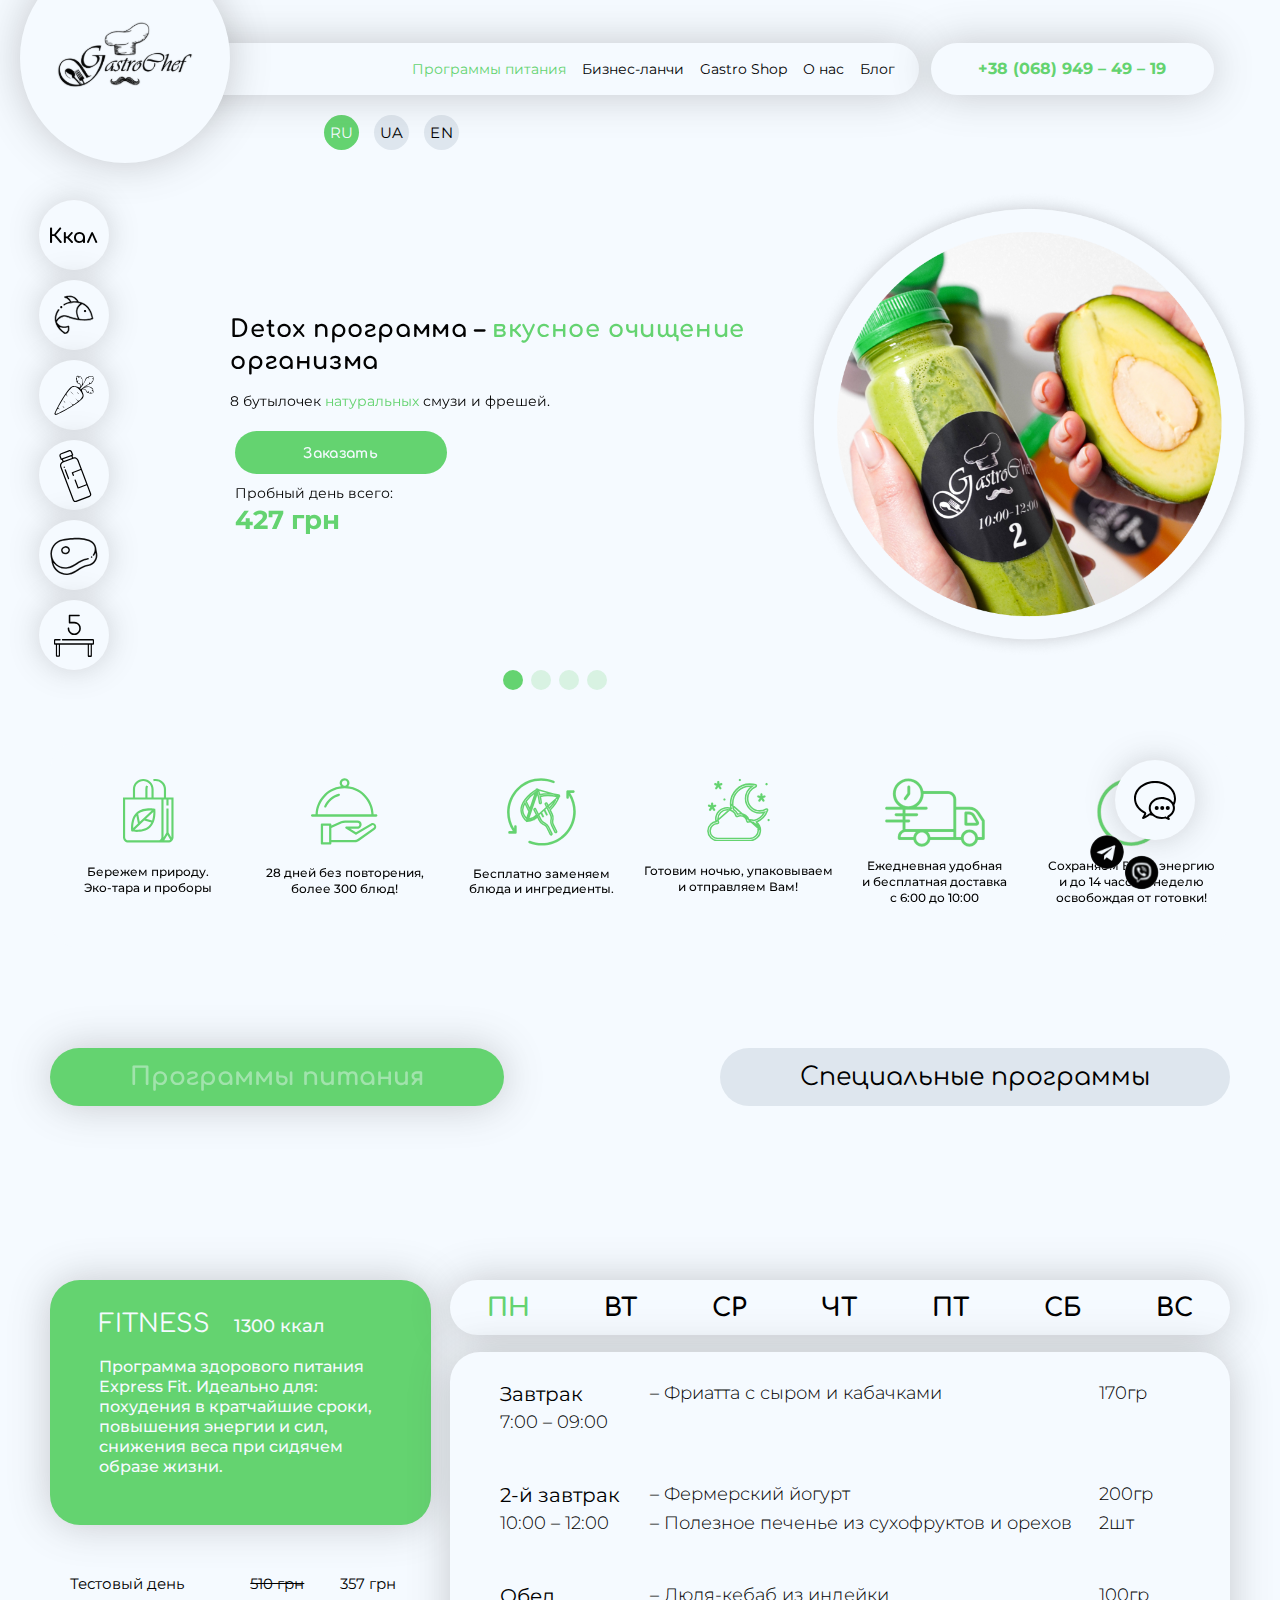
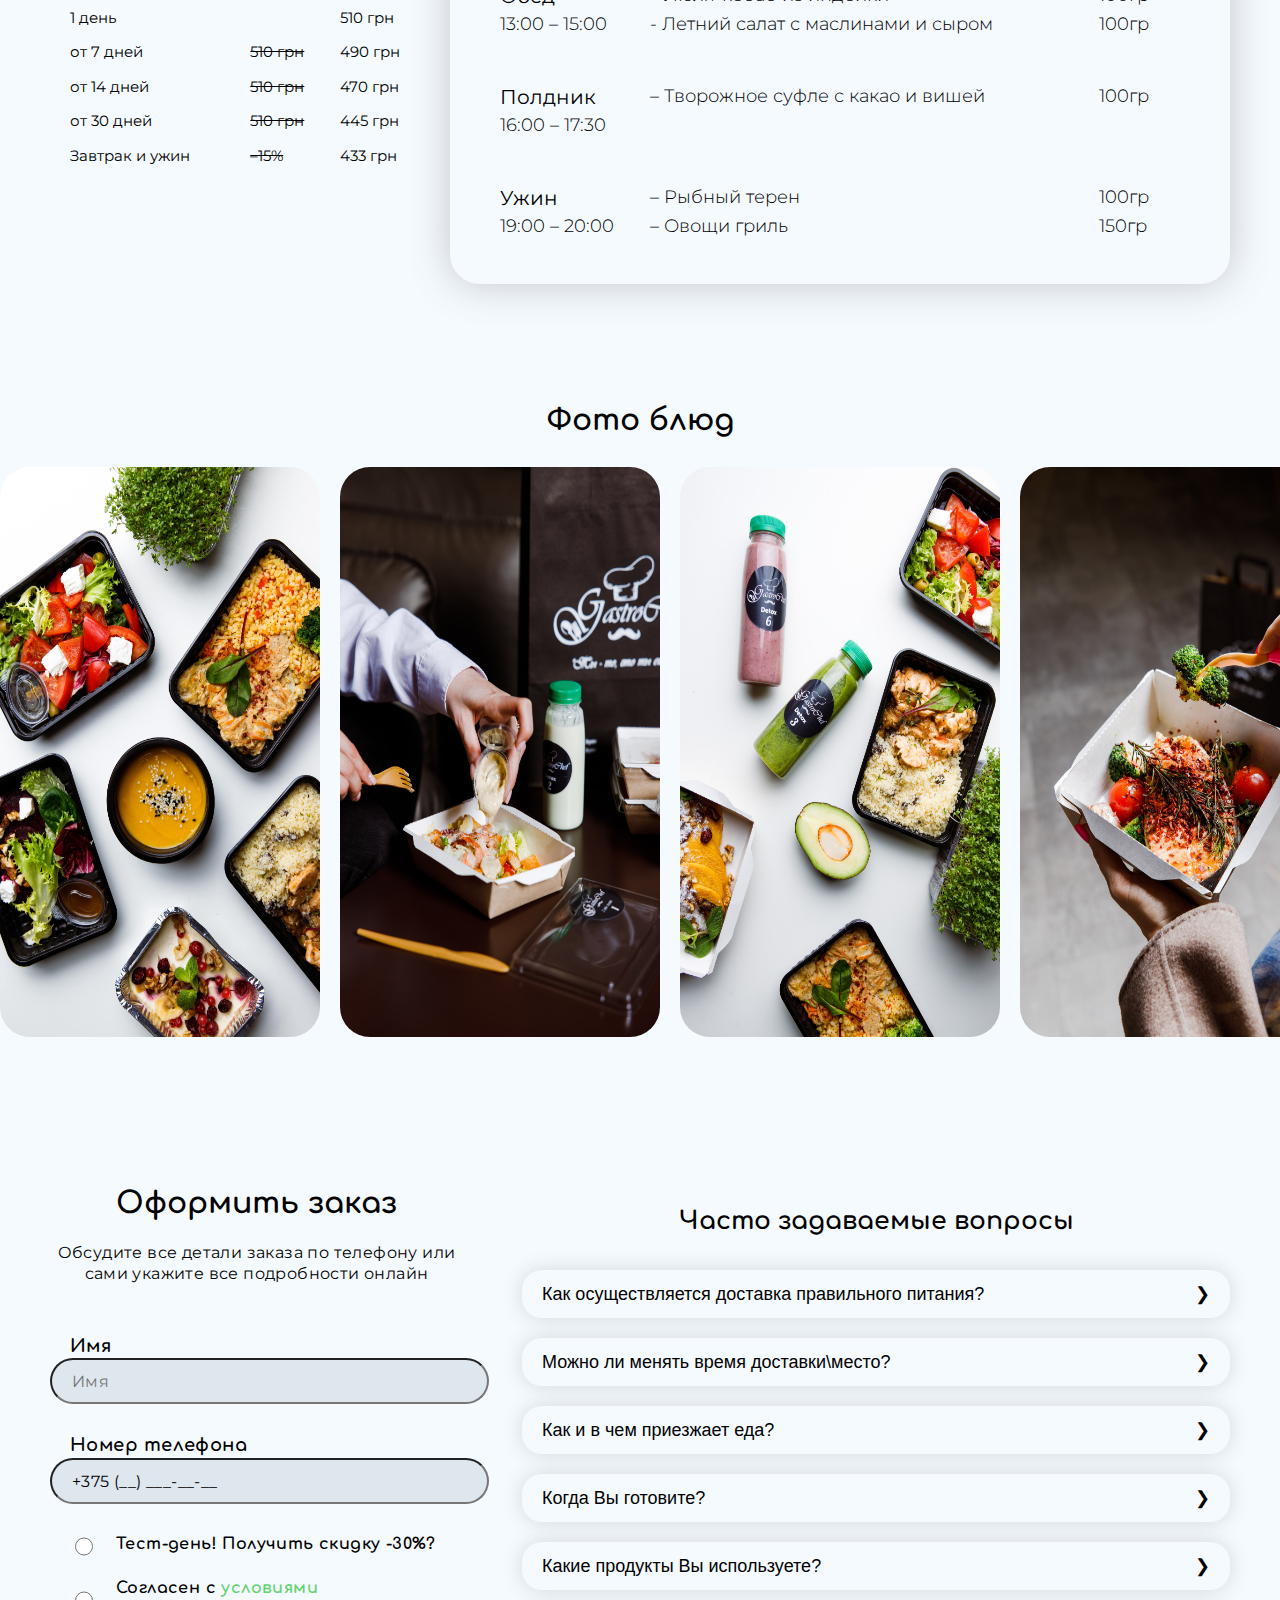
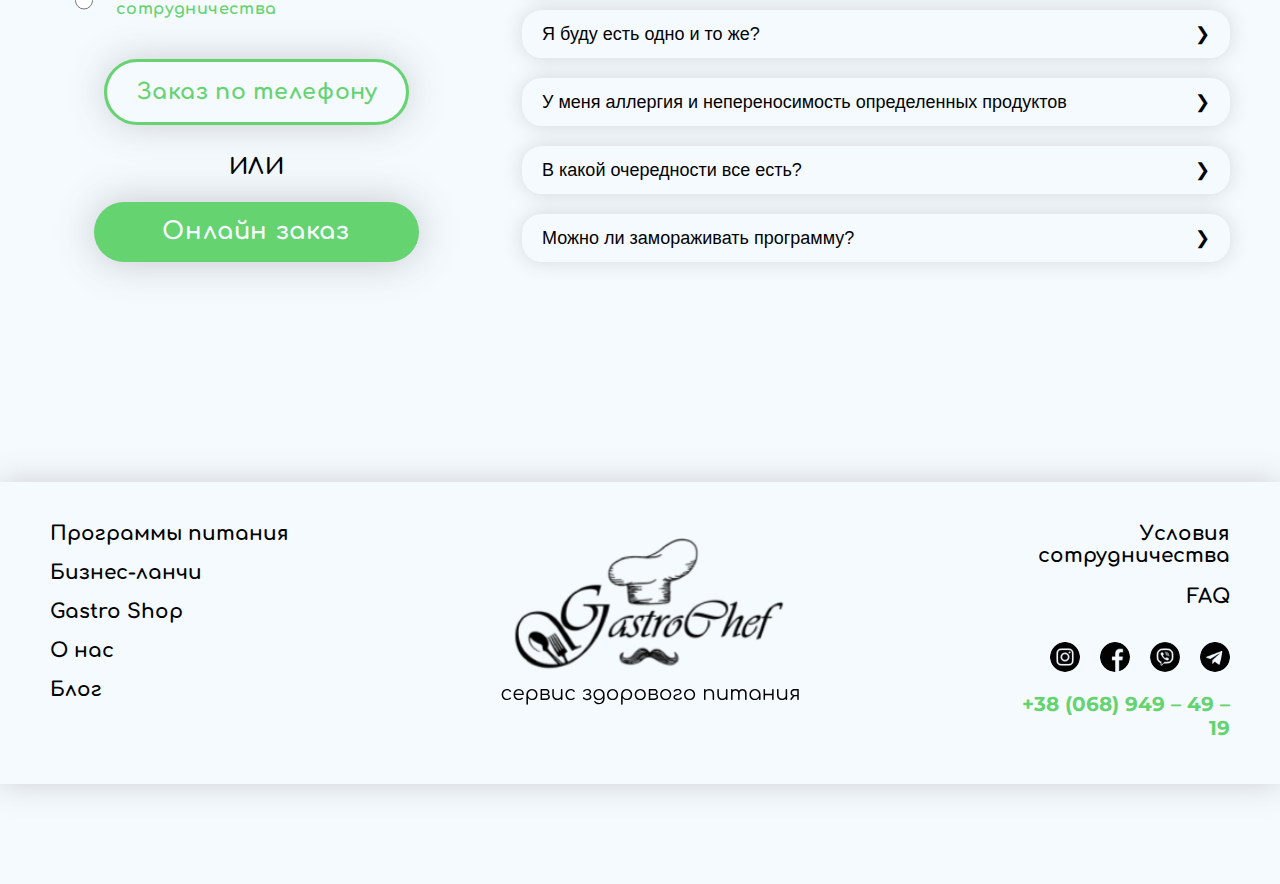
==== commit 7842d3ad: "webkit" ====
--- a/index.html
+++ b/index.html
@@ -4,7 +4,7 @@
     <meta charset="UTF-8">
     <meta http-equiv="X-UA-Compatible" content="IE=edge">
     <meta name="viewport" content="width=device-width, initial-scale=1.0">
-    <title>Программы питания</title>
+    <title>Gastro Shef</title>
     <link rel="shortcut icon" href="./images/head_title.png" type="image/png">
     <link rel="shortcut icon" href="./images/head_title.png" type="image/png">
     <link rel="preconnect" href="https://fonts.googleapis.com">
@@ -37,9 +37,7 @@
         <section class="first_container center">
             <header>
                 <div class="logo">
-                    <a href="./head_page/index.html" title="Главная страница">
                         <img src="./images/images_header_footer/logo_s.svg" alt="logo">
-                    </a>
                 </div>
                 <img src="./images/images_header_footer/call.svg" alt="call" class="call">
                     <img src="./images/images_header_footer/burger.svg" alt="burger" class="burger">
@@ -560,7 +558,7 @@
                     </div>
                 </form>
                 <div class="btn_tel">
-                    <a href="#" title="Сделать заказ">
+                    <a href="tel:+380689494919" title="Сделать заказ">
                         <span>Заказ по телефону</span>
                     </a>
                     
--- a/css/head_page.css
+++ b/css/head_page.css
@@ -11,6 +11,7 @@
     justify-content: space-around;
     background: rgba(245, 250, 255, 0.8);
     border-radius: 30px;
+    -webkit-border-radius: 30px;
     padding-top: 37px;
     padding-bottom: 43px;
     z-index: 5;
@@ -50,6 +51,7 @@
     background: #64D370;
     box-shadow: 0px 0px 40px rgba(86, 86, 86, 0.3);
     border-radius: 190px;
+    -webkit-border-radius: 190px;
 }
 
 .programs .programs_items .program_nutrition p {
@@ -74,6 +76,7 @@
 .programs .programs_items .program_special {
     background: #DEE6EE;
     border-radius: 190px;
+    -webkit-border-radius: 190px;
 }
 
 .programs .programs_items .program_special p {
@@ -91,6 +94,7 @@
     outline: 3px solid #64D370;
     box-shadow: 0px 0px 40px rgba(86, 86, 86, 0.3);
     border-radius: 190px;
+    -webkit-border-radius: 190px;
 }
 
 
@@ -152,6 +156,7 @@
     background-color: #64D370;
     box-shadow: 0px 0px 40px rgba(86, 86, 86, 0.3);
     border-radius: 30px;
+    -webkit-border-radius: 30px;
     padding: 30px 51px 39px 49px;
 }
 
@@ -230,6 +235,7 @@
     background: #64D370;
     box-shadow: 0px 0px 40px rgba(86, 86, 86, 0.3);
     border-radius: 190px;
+    -webkit-border-radius: 190px;
     font-family: 'Comfortaa';
     font-weight: 700;
     font-size: 26px;
@@ -278,6 +284,7 @@
     background: #F5FAFF;
     box-shadow: 0px 0px 40px rgba(86, 86, 86, 0.3);
     border-radius: 30px;
+    -webkit-border-radius: 30px;
 }
 
 .information_programs .week .menu .menu_day {
@@ -300,6 +307,7 @@
     background: #F5FAFF;
     box-shadow: 0px 0px 40px rgba(86, 86, 86, 0.3);
     border-radius: 30px;
+    -webkit-border-radius: 30px;
 }
 
 .information_programs .week .menu .menu_day .meal {
@@ -398,6 +406,7 @@
 .banner .banner_item .left_blok .dop_content .btn span {
     background: #64D370;
     border-radius: 190px;
+    -webkit-border-radius: 190px;
     font-family: 'Comfortaa';
     font-weight: 700;
     font-size: 26px;
--- a/css/left_menu.css
+++ b/css/left_menu.css
@@ -16,6 +16,7 @@
      background: #F5FAFF;
      box-shadow: 0px 0px 30px rgba(86, 86, 86, 0.25);
      border-radius: 50%;
+     -webkit-border-radius: 50%;
      cursor: pointer;
      display: inline-grid;
      justify-content: center;
--- a/css/gallery.css
+++ b/css/gallery.css
@@ -1,11 +1,13 @@
 .gallery_foto {
     margin-top: 120px;
+   
 }
 
 .gallery_foto .foto_dishes .foto {
     display: grid;
     grid-template-columns: auto auto auto auto auto auto;
     column-gap: 20px;
+    cursor: pointer;
 }
 
 
@@ -13,6 +15,8 @@
     width: 100%;
     height: 100%;
     border-radius: 30px;
+    -webkit-border-radius: 30px;
+
 }
 
 .gallery_foto .foto_dishes .foto .foto_item {
--- a/css/form.css
+++ b/css/form.css
@@ -68,16 +68,6 @@
     font-weight: 700;
 }
 
-/* .forms_accardion .forms form .sales input,
-.forms_accardion .forms form .condition input {
-    appearance: none;
-    -webkit-appearance: none;
-    border-radius: 50%;
-    background: #e8e8e8;
-    border: 1px solid #5cd610
-    
-}  */
-
 
 
 .forms_accardion .forms form .condition p a {
@@ -89,6 +79,7 @@
     background: #F5FAFF;
     box-shadow: 0px 0px 40px rgba(86, 86, 86, 0.3);
     border-radius: 190px;
+    -webkit-border-radius: 190px;
     font-family: 'Comfortaa';
     font-weight: 700;
     font-size: 22px;
@@ -110,6 +101,7 @@
     background: #64D370;
     box-shadow: 0px 0px 40px rgba(86, 86, 86, 0.3);
     border-radius: 190px;
+    -webkit-border-radius: 190px;
     font-family: 'Comfortaa';
     font-weight: 700;
     font-size: 24px;
@@ -277,6 +269,8 @@
     color: #F5FAFF;
     border-bottom-left-radius: 0px;
     border-bottom-right-radius: 0px;
+    -webkit-border-bottom-right-radius: 0px;;
+    -webkit-border-bottom-right-radius: 0px;
 
 }
 
--- a/css/message.css
+++ b/css/message.css
@@ -34,6 +34,7 @@
     background-color: #F5FAFF;
     box-shadow: 0px 0px 30px rgba(86, 86, 86, 0.25);
     border-radius: 190px;
+    -webkit-border-radius: 190px;
     transition: padding-right 0.5s;
     overflow: hidden;
     margin-right: 20px;
@@ -70,6 +71,7 @@
     background-color: #F5FAFF;
     display: block;
     border-radius: 50%;
+    -webkit-border-radius: 50%;
     width: 80px;
     height: 80px;
     transition: color .35s;
@@ -118,6 +120,7 @@
     background: #000;
     box-shadow: 0px 0px 30px rgba(86, 86, 86, 0.25);
     border-radius: 50%;
+    -webkit-border-radius: 50%;
     width: 25px;
     height: 25px;
     margin-top: -85px;
@@ -143,6 +146,7 @@
     background: #F5FAFF;
     box-shadow: 0px 0px 30px rgba(86, 86, 86, 0.25);
     border-radius: 10px;
+    -webkit-border-radius: 10px;
     -webkit-box-pack: center;
     -ms-flex-pack: center;
     justify-content: center;
--- a/css/header_footer.css
+++ b/css/header_footer.css
@@ -28,6 +28,7 @@
     background-color: #F5FAFF;
     box-shadow: 0px 0px 40px rgba(86, 86, 86, 0.3);
     border-radius: 190px;
+    -webkit-border-radius: 190px;
 }
 
 .first_container header .header_menu .menu ul li a {
@@ -56,6 +57,7 @@
     width: 100%;
     box-shadow: 0px 0px 40px rgba(86, 86, 86, 0.3);
     border-radius: 190px;
+    -webkit-border-radius: 190px;
     background-color: #F5FAFF;
 }
 
@@ -102,6 +104,7 @@
     width: 264px;
     height: 264px;
     border-radius: 200px;
+    -webkit-border-radius: 200px;
     display: grid;
     align-items: center;
     justify-content: center;
@@ -218,6 +221,7 @@
     height: 35px;
     background: #DEE6EE;
     border-radius: 50%;
+    -webkit-border-radius: 50%;
     cursor: pointer;
 }
 
